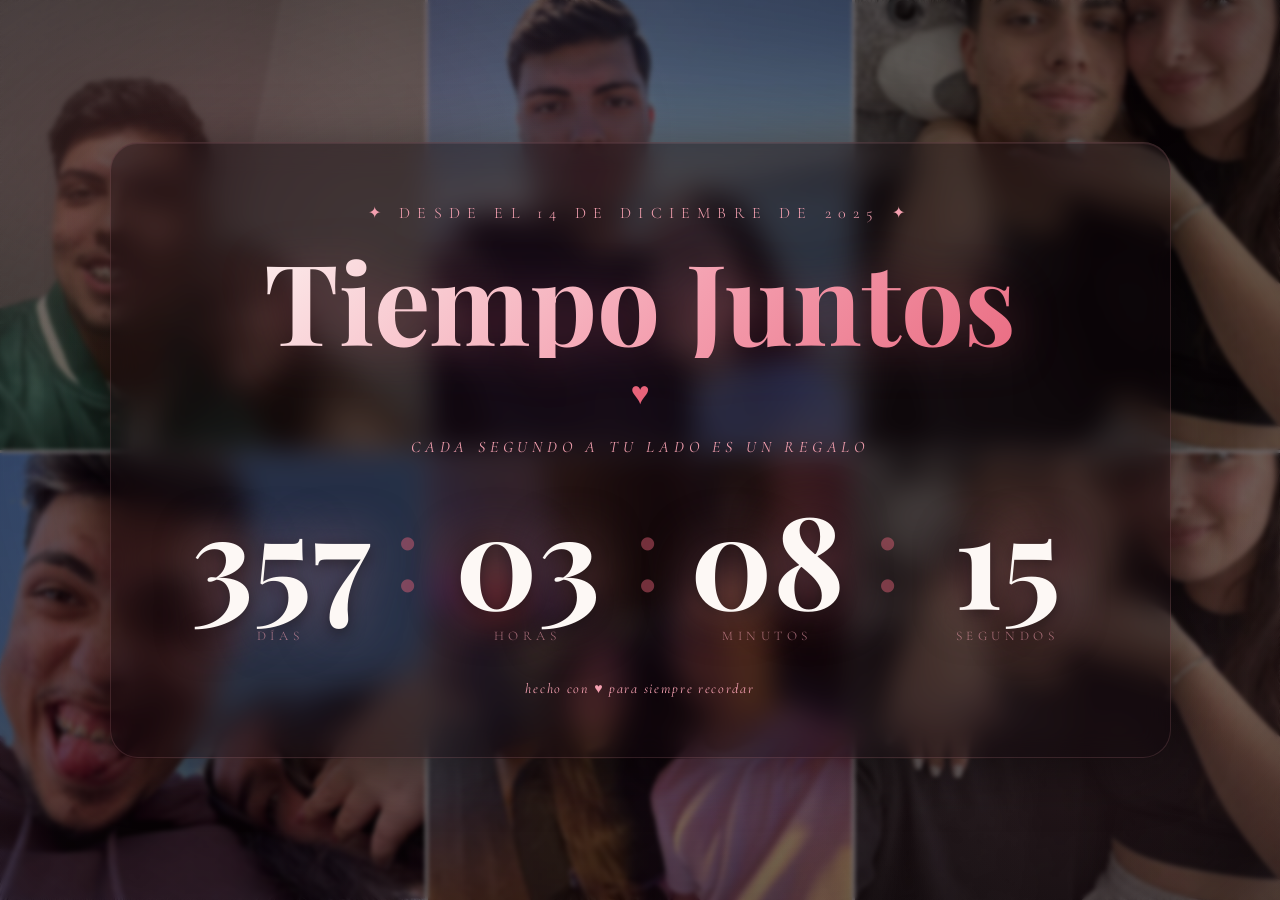
==== index.html @ 51b8d8fe "Add files via upload" ====
<!DOCTYPE html>
<html lang="es">
<head>
  <meta charset="UTF-8" />
  <meta name="viewport" content="width=device-width, initial-scale=1.0"/>
  <title>Nuestro Tiempo Juntos 💕</title>
  <link href="https://fonts.googleapis.com/css2?family=Playfair+Display:ital,wght@0,400;0,700;1,400&family=Cormorant+Garamond:wght@300;400;600&display=swap" rel="stylesheet"/>
  <link rel="stylesheet" href="style.css" />
</head>
<body>

  <!-- Background photo mosaic -->
  <div class="bg-mosaic">
    <div class="bg-photo"><img src="" alt="" /></div>
    <div class="bg-photo"><img src="" alt="" /></div>
    <div class="bg-photo"><img src="" alt="" /></div>
    <div class="bg-photo"><img src="" alt="" /></div>
    <div class="bg-photo"><img src="" alt="" /></div>
    <div class="bg-photo"><img src="" alt="" /></div>
  </div>

  <!-- Soft overlay -->
  <div class="bg-overlay"></div>

  <!-- Floating hearts -->
  <div class="hearts-bg" id="hearts"></div>

  <!-- Main content inside glass card -->
  <div class="content">
    <div class="glass-card">
      <div class="subtitle">✦ desde el 14 de diciembre de 2025 ✦</div>
      <h1>Tiempo Juntos</h1>
      <div class="heart-divider">♥</div>
      <div class="since-date">cada segundo a tu lado es un regalo</div>

      <div class="timer-grid">
        <div class="timer-block">
          <div class="timer-number" id="days">000</div>
          <div class="timer-label">días</div>
        </div>
        <div class="timer-sep">:</div>
        <div class="timer-block">
          <div class="timer-number" id="hours">00</div>
          <div class="timer-label">horas</div>
        </div>
        <div class="timer-sep">:</div>
        <div class="timer-block">
          <div class="timer-number" id="minutes">00</div>
          <div class="timer-label">minutos</div>
        </div>
        <div class="timer-sep">:</div>
        <div class="timer-block">
          <div class="timer-number" id="seconds">00</div>
          <div class="timer-label">segundos</div>
        </div>
      </div>

      <footer>hecho con ♥ para siempre recordar</footer>
    </div>
  </div>
  <script src="script.js"></script>
</body>
</html>
---- style.css ----
:root {
      --pink: #f4a0b0;
      --rose: #e8637a;
      --cream: #fdf8f5;
      --dark: #1a0a0f;
    }

    * { margin: 0; padding: 0; box-sizing: border-box; }

    body {
      color: var(--cream);
      font-family: 'Cormorant Garamond', serif;
      overflow-x: hidden;
      min-height: 100vh;
      position: relative;
    }

    /* ── BACKGROUND PHOTO MOSAIC ── */
    .bg-mosaic {
      position: fixed;
      inset: 0;
      z-index: 0;
      display: grid;
      grid-template-columns: repeat(3, 1fr);
      grid-template-rows: repeat(2, 50vh);
      gap: 3px;
    }

    .bg-photo {
      overflow: hidden;
      position: relative;
    }

    .bg-photo img {
      width: 100%;
      height: 100%;
      object-fit: cover;
      display: block;
      animation: kenBurns 20s ease-in-out infinite alternate;
    }

    .bg-photo:nth-child(1) img { animation-delay: 0s;   transform-origin: 30% 40%; }
    .bg-photo:nth-child(2) img { animation-delay: -4s;  transform-origin: 70% 30%; }
    .bg-photo:nth-child(3) img { animation-delay: -8s;  transform-origin: 50% 60%; }
    .bg-photo:nth-child(4) img { animation-delay: -2s;  transform-origin: 20% 70%; }
    .bg-photo:nth-child(5) img { animation-delay: -6s;  transform-origin: 80% 50%; }
    .bg-photo:nth-child(6) img { animation-delay: -10s; transform-origin: 50% 30%; }

    @keyframes kenBurns {
      0%   { transform: scale(1);    rotate: 0deg; }
      100% { transform: scale(1.10); }
    }

    /* ── OVERLAY: lighter so photos show through ── */
    .bg-overlay {
      position: fixed;
      inset: 0;
      z-index: 1;
      /* softer blur, lighter dark tint */
      background: rgba(12, 4, 8, 0.52);
      backdrop-filter: blur(2px);
      -webkit-backdrop-filter: blur(2px);
    }

    /* colour wash + vignette edges only */
    .bg-overlay::after {
      content: '';
      position: absolute;
      inset: 0;
      background:
        radial-gradient(ellipse 100% 100% at 50% 50%, transparent 30%, rgba(10,3,6,0.65) 100%),
        radial-gradient(ellipse 70% 55% at 15% 15%, rgba(232,99,122,0.15) 0%, transparent 55%),
        radial-gradient(ellipse 55% 70% at 85% 85%, rgba(244,160,176,0.12) 0%, transparent 55%);
    }

    /* ── FLOATING HEARTS ── */
    .hearts-bg {
      position: fixed;
      inset: 0;
      pointer-events: none;
      z-index: 2;
      overflow: hidden;
    }
    .heart-float {
      position: absolute;
      bottom: -50px;
      animation: floatUp linear infinite;
      opacity: 0;
    }
    @keyframes floatUp {
      0%   { transform: translateY(0)      rotate(0deg);   opacity: 0; }
      10%  { opacity: 0.4; }
      90%  { opacity: 0.18; }
      100% { transform: translateY(-110vh) rotate(360deg); opacity: 0; }
    }

    /* ── CONTENT ── */
    .content {
      position: relative;
      z-index: 10;
      display: flex;
      flex-direction: column;
      align-items: center;
      justify-content: center;
      min-height: 100vh;
      padding: 60px 20px;
      text-align: center;
    }

    /* Glass pill behind text so it's readable over the photos */
    .glass-card {
      background: rgba(15, 5, 9, 0.45);
      backdrop-filter: blur(14px);
      -webkit-backdrop-filter: blur(14px);
      border: 1px solid rgba(244,160,176,0.15);
      border-radius: 28px;
      padding: clamp(30px, 6vw, 60px) clamp(30px, 8vw, 80px);
      box-shadow: 0 8px 60px rgba(0,0,0,0.45), inset 0 1px 0 rgba(244,160,176,0.1);
      animation: fadeUp 1s ease both;
    }

    .subtitle {
      font-size: clamp(0.75rem, 1.8vw, 1rem);
      letter-spacing: 0.45em;
      text-transform: uppercase;
      color: var(--pink);
      opacity: 0.85;
      margin-bottom: 18px;
      font-weight: 300;
      animation: fadeUp 1s ease 0.1s both;
    }

    h1 {
      font-family: 'Playfair Display', serif;
      font-size: clamp(3rem, 9vw, 7rem);
      font-weight: 700;
      line-height: 1.05;
      background: linear-gradient(135deg, var(--cream) 0%, var(--pink) 55%, var(--rose) 100%);
      -webkit-background-clip: text;
      -webkit-text-fill-color: transparent;
      background-clip: text;
      margin-bottom: 10px;
      animation: fadeUp 1s ease 0.2s both;
      filter: drop-shadow(0 4px 24px rgba(232,99,122,0.3));
    }

    .heart-divider {
      color: var(--rose);
      font-size: 2rem;
      margin: 16px 0 24px;
      animation: pulse 2s ease-in-out infinite, fadeUp 1s ease 0.4s both;
    }
    @keyframes pulse {
      0%, 100% { transform: scale(1);   opacity: 0.8; }
      50%       { transform: scale(1.3); opacity: 1;   }
    }

    .since-date {
      font-size: clamp(0.8rem, 1.8vw, 1rem);
      letter-spacing: 0.3em;
      text-transform: uppercase;
      color: var(--pink);
      opacity: 0.6;
      margin-bottom: 36px;
      font-style: italic;
      animation: fadeUp 1s ease 0.5s both;
    }

    /* ── TIMER ── */
    .timer-grid {
      display: flex;
      justify-content: center;
      align-items: flex-start;
      gap: clamp(6px, 2.5vw, 24px);
      flex-wrap: wrap;
      animation: fadeUp 1s ease 0.7s both;
    }

    .timer-block {
      display: flex;
      flex-direction: column;
      align-items: center;
    }

    .timer-number {
      font-family: 'Playfair Display', serif;
      font-size: clamp(3.5rem, 10vw, 8rem);
      font-weight: 700;
      line-height: 1;
      color: var(--cream);
      text-shadow: 0 0 50px rgba(244,160,176,0.5), 0 4px 16px rgba(0,0,0,0.6);
      min-width: clamp(80px, 18vw, 165px);
      text-align: center;
      transition: color 0.2s;
    }

    .timer-number.tick { color: var(--pink); }

    .timer-label {
      font-size: clamp(0.62rem, 1.3vw, 0.82rem);
      letter-spacing: 0.35em;
      text-transform: uppercase;
      color: var(--pink);
      opacity: 0.65;
      margin-top: 7px;
      font-weight: 300;
    }

    .timer-sep {
      font-family: 'Playfair Display', serif;
      font-size: clamp(2.8rem, 8vw, 6.5rem);
      color: var(--rose);
      opacity: 0.45;
      line-height: 1;
      align-self: flex-start;
      margin-top: 5px;
    }

    footer {
      margin-top: 36px;
      font-style: italic;
      color: var(--pink);
      opacity: 0.45;
      font-size: 0.88rem;
      letter-spacing: 0.12em;
      animation: fadeUp 1s ease 1s both;
    }

    @keyframes fadeUp {
      from { opacity: 0; transform: translateY(28px); }
      to   { opacity: 1; transform: translateY(0);    }
    }

    @media (max-width: 600px) {
      .timer-sep { display: none; }
      .timer-grid { gap: 6px 16px; }
      .glass-card { padding: 28px 20px; }
    }
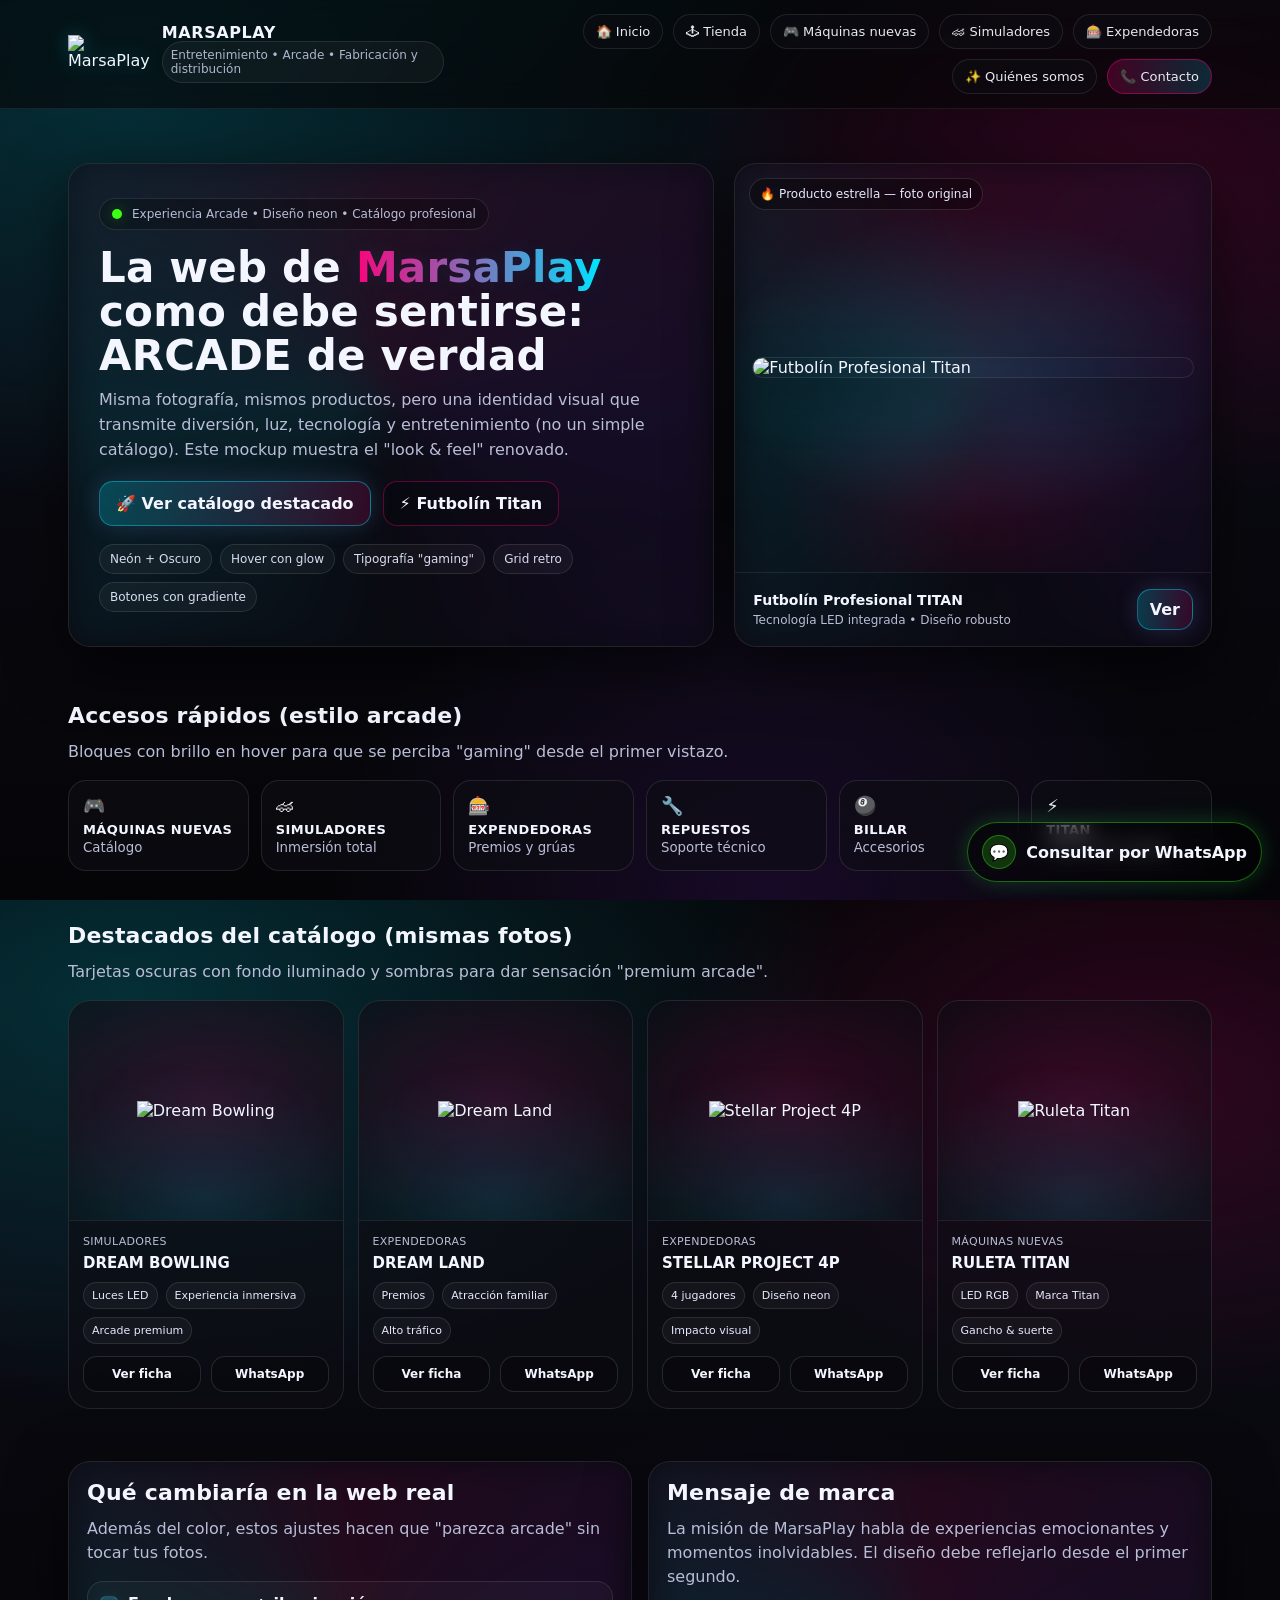
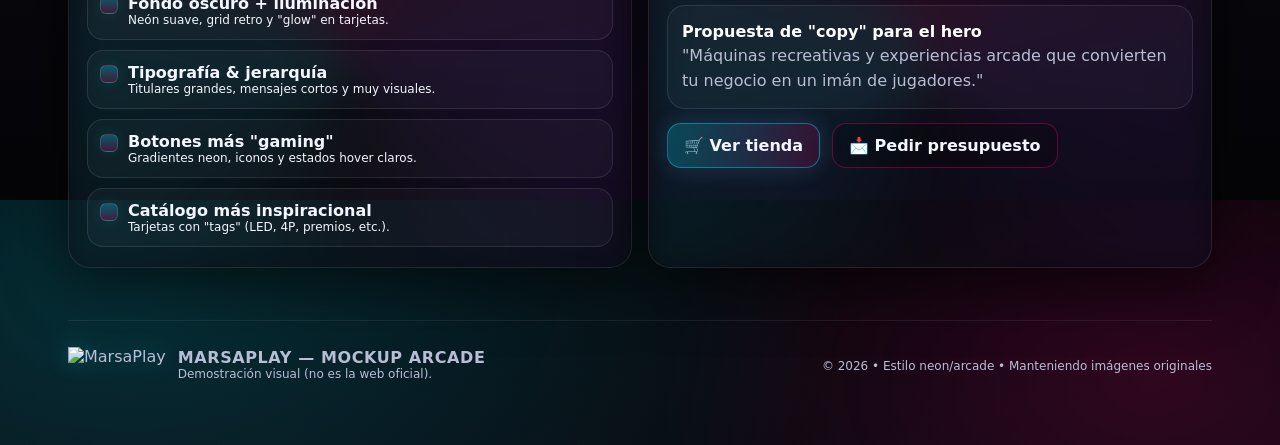
==== commit 6762ee5a: "Add files via upload" ====
--- a/index.html
+++ b/index.html
@@ -1,63 +1,227 @@
-<!DOCTYPE html>
+<!doctype html>
 <html lang="es">
 <head>
-  <meta charset="UTF-8" />
-  <meta name="viewport" content="width=device-width, initial-scale=1.0"/>
-  <title>Nuestro Tiempo Juntos 💕</title>
-  <link href="https://fonts.googleapis.com/css2?family=Playfair+Display:ital,wght@0,400;0,700;1,400&family=Cormorant+Garamond:wght@300;400;600&display=swap" rel="stylesheet"/>
+  <meta charset="utf-8" />
+  <meta name="viewport" content="width=device-width, initial-scale=1" />
+  <title>MarsaPlay — Rediseño Arcade (Mockup)</title>
   <link rel="stylesheet" href="style.css" />
 </head>
+
 <body>
-
-  <!-- Background photo mosaic -->
-  <div class="bg-mosaic">
-    <div class="bg-photo"><img src="" alt="" /></div>
-    <div class="bg-photo"><img src="" alt="" /></div>
-    <div class="bg-photo"><img src="" alt="" /></div>
-    <div class="bg-photo"><img src="" alt="" /></div>
-    <div class="bg-photo"><img src="" alt="" /></div>
-    <div class="bg-photo"><img src="" alt="" /></div>
-  </div>
-
-  <!-- Soft overlay -->
-  <div class="bg-overlay"></div>
-
-  <!-- Floating hearts -->
-  <div class="hearts-bg" id="hearts"></div>
-
-  <!-- Main content inside glass card -->
-  <div class="content">
-    <div class="glass-card">
-      <div class="subtitle">✦ desde el 14 de diciembre de 2025 ✦</div>
-      <h1>Tiempo Juntos</h1>
-      <div class="heart-divider">♥</div>
-      <div class="since-date">cada segundo a tu lado es un regalo</div>
-
-      <div class="timer-grid">
-        <div class="timer-block">
-          <div class="timer-number" id="days">000</div>
-          <div class="timer-label">días</div>
-        </div>
-        <div class="timer-sep">:</div>
-        <div class="timer-block">
-          <div class="timer-number" id="hours">00</div>
-          <div class="timer-label">horas</div>
-        </div>
-        <div class="timer-sep">:</div>
-        <div class="timer-block">
-          <div class="timer-number" id="minutes">00</div>
-          <div class="timer-label">minutos</div>
-        </div>
-        <div class="timer-sep">:</div>
-        <div class="timer-block">
-          <div class="timer-number" id="seconds">00</div>
-          <div class="timer-label">segundos</div>
-        </div>
-      </div>
-
-      <footer>hecho con ♥ para siempre recordar</footer>
+  <div class="grid"></div>
+  <div class="scanline"></div>
+
+  <header class="topbar">
+    <div class="wrap">
+      <div class="row">
+        <div class="brand">
+          <img alt="MarsaPlay" src="https://www.marsaplay.com/wp-content/uploads/2026/02/cropped-cropped-cropped-TITANIMPORT-removebg-preview.png">
+          <div>
+            <div class="name">MarsaPlay</div>
+            <div class="tag">Entretenimiento • Arcade • Fabricación y distribución</div>
+          </div>
+        </div>
+
+        <nav class="nav">
+          <a class="pill" href="https://www.marsaplay.com/">🏠 Inicio</a>
+          <a class="pill" href="https://www.marsaplay.com/tienda/">🕹 Tienda</a>
+          <a class="pill" href="https://www.marsaplay.com/categoria-producto/maquinas-nuevas/">🎮 Máquinas nuevas</a>
+          <a class="pill" href="https://www.marsaplay.com/categoria-producto/maquinas-nuevas/simuladores-maquina-nuevas/">🏎 Simuladores</a>
+          <a class="pill" href="https://www.marsaplay.com/categoria-producto/maquinas-nuevas/expendedoras-maquinas-nuevas/">🎰 Expendedoras</a>
+          <a class="pill" href="https://www.marsaplay.com/quienes-somos/">✨ Quiénes somos</a>
+          <a class="pill cta" href="https://www.marsaplay.com/contacto/">📞 Contacto</a>
+        </nav>
+      </div>
     </div>
-  </div>
+  </header>
+
+  <main class="wrap">
+    <section class="hero">
+      <div class="heroGrid">
+        <div class="card heroLeft">
+          <div class="kicker"><span class="dot"></span> Experiencia Arcade • Diseño neon • Catálogo profesional</div>
+          <h1>La web de <span class="neon">MarsaPlay</span> como debe sentirse: <br/>ARCADE de verdad</h1>
+          <p class="lead">
+            Misma fotografía, mismos productos, pero una identidad visual que transmite diversión, luz, tecnología y
+            entretenimiento (no un simple catálogo). Este mockup muestra el "look &amp; feel" renovado.
+          </p>
+
+          <div class="btnRow">
+            <a class="btn primary" href="#catalogo">🚀 Ver catálogo destacado</a>
+            <a class="btn secondary" href="https://www.marsaplay.com/tienda/futbolin-profesional-titan/">⚡ Futbolín Titan</a>
+          </div>
+
+          <div class="chips">
+            <span class="chip">Neón + Oscuro</span>
+            <span class="chip">Hover con glow</span>
+            <span class="chip">Tipografía "gaming"</span>
+            <span class="chip">Grid retro</span>
+            <span class="chip">Botones con gradiente</span>
+          </div>
+        </div>
+
+        <div class="heroRight">
+          <div class="card heroMedia">
+            <div class="mediaTop">
+              <div class="mediaBadge">🔥 Producto estrella — foto original</div>
+              <img alt="Futbolín Profesional Titan" src="https://www.marsaplay.com/wp-content/uploads/2025/09/WhatsApp-Image-2025-09-02-at-11.47.09-500x500.jpeg">
+            </div>
+            <div class="mediaFooter">
+              <div>
+                <strong>Futbolín Profesional TITAN</strong><br>
+                <span>Tecnología LED integrada • Diseño robusto</span>
+              </div>
+              <a class="btn primary" style="padding:10px 12px;border-radius:14px" href="https://www.marsaplay.com/tienda/futbolin-profesional-titan/">Ver</a>
+            </div>
+          </div>
+        </div>
+      </div>
+    </section>
+
+    <section class="section">
+      <h2>Accesos rápidos (estilo arcade)</h2>
+      <p class="sub">Bloques con brillo en hover para que se perciba "gaming" desde el primer vistazo.</p>
+
+      <div class="catGrid">
+        <a class="cat" href="https://www.marsaplay.com/categoria-producto/maquinas-nuevas/">
+          <div class="icon">🎮</div><b>MÁQUINAS NUEVAS</b><small>Catálogo</small>
+        </a>
+        <a class="cat" href="https://www.marsaplay.com/categoria-producto/maquinas-nuevas/simuladores-maquina-nuevas/">
+          <div class="icon">🏎</div><b>SIMULADORES</b><small>Inmersión total</small>
+        </a>
+        <a class="cat" href="https://www.marsaplay.com/categoria-producto/maquinas-nuevas/expendedoras-maquinas-nuevas/">
+          <div class="icon">🎰</div><b>EXPENDEDORAS</b><small>Premios y grúas</small>
+        </a>
+        <a class="cat" href="https://www.marsaplay.com/categoria-producto/repuestos/">
+          <div class="icon">🔧</div><b>REPUESTOS</b><small>Soporte técnico</small>
+        </a>
+        <a class="cat" href="https://www.marsaplay.com/categoria-producto/repuestos/billar-repuestos/">
+          <div class="icon">🎱</div><b>BILLAR</b><small>Accesorios</small>
+        </a>
+        <a class="cat" href="https://www.marsaplay.com/titan/">
+          <div class="icon">⚡</div><b>TITAN</b><small>Fabricación propia</small>
+        </a>
+      </div>
+    </section>
+
+    <section id="catalogo" class="section">
+      <h2>Destacados del catálogo (mismas fotos)</h2>
+      <p class="sub">Tarjetas oscuras con fondo iluminado y sombras para dar sensación "premium arcade".</p>
+
+      <div class="prodGrid">
+        <article class="prod">
+          <div class="img"><img alt="Dream Bowling" src="https://www.marsaplay.com/wp-content/uploads/2025/09/DREAM_BOWLING-removebg-preview.png"></div>
+          <div class="body">
+            <div class="type">SIMULADORES</div>
+            <h3>DREAM BOWLING</h3>
+            <div class="meta">
+              <span class="tag">Luces LED</span><span class="tag">Experiencia inmersiva</span><span class="tag">Arcade premium</span>
+            </div>
+            <div class="actions">
+              <a href="https://www.marsaplay.com/tienda/dream-bowling/">Ver ficha</a>
+              <a href="https://wa.me/" title="Consultar por WhatsApp">WhatsApp</a>
+            </div>
+          </div>
+        </article>
+
+        <article class="prod">
+          <div class="img"><img alt="Dream Land" src="https://www.marsaplay.com/wp-content/uploads/2025/10/DREAMLAND-433x500.png"></div>
+          <div class="body">
+            <div class="type">EXPENDEDORAS</div>
+            <h3>DREAM LAND</h3>
+            <div class="meta">
+              <span class="tag">Premios</span><span class="tag">Atracción familiar</span><span class="tag">Alto tráfico</span>
+            </div>
+            <div class="actions">
+              <a href="https://www.marsaplay.com/tienda/dream-land/">Ver ficha</a>
+              <a href="https://wa.me/" title="Consultar por WhatsApp">WhatsApp</a>
+            </div>
+          </div>
+        </article>
+
+        <article class="prod">
+          <div class="img"><img alt="Stellar Project 4P" src="https://www.marsaplay.com/wp-content/uploads/2025/10/STELLAR-PROJECT-488x500.png"></div>
+          <div class="body">
+            <div class="type">EXPENDEDORAS</div>
+            <h3>STELLAR PROJECT 4P</h3>
+            <div class="meta">
+              <span class="tag">4 jugadores</span><span class="tag">Diseño neon</span><span class="tag">Impacto visual</span>
+            </div>
+            <div class="actions">
+              <a href="https://www.marsaplay.com/tienda/stellar-project-4p/">Ver ficha</a>
+              <a href="https://wa.me/" title="Consultar por WhatsApp">WhatsApp</a>
+            </div>
+          </div>
+        </article>
+
+        <article class="prod">
+          <div class="img"><img alt="Ruleta Titan" src="https://www.marsaplay.com/wp-content/uploads/2026/01/RULETA-TITAN-326x500.png"></div>
+          <div class="body">
+            <div class="type">MÁQUINAS NUEVAS</div>
+            <h3>RULETA TITAN</h3>
+            <div class="meta">
+              <span class="tag">LED RGB</span><span class="tag">Marca Titan</span><span class="tag">Gancho &amp; suerte</span>
+            </div>
+            <div class="actions">
+              <a href="https://www.marsaplay.com/tienda/ruleta-titan/">Ver ficha</a>
+              <a href="https://wa.me/" title="Consultar por WhatsApp">WhatsApp</a>
+            </div>
+          </div>
+        </article>
+      </div>
+    </section>
+
+    <section class="section">
+      <div class="split">
+        <div class="card" style="padding:18px 18px 20px;">
+          <h2>Qué cambiaría en la web real</h2>
+          <p class="sub">Además del color, estos ajustes hacen que "parezca arcade" sin tocar tus fotos.</p>
+          <ul class="list">
+            <li><span class="check"></span><div><b>Fondo oscuro + iluminación</b><div class="tiny">Neón suave, grid retro y "glow" en tarjetas.</div></div></li>
+            <li><span class="check"></span><div><b>Tipografía &amp; jerarquía</b><div class="tiny">Titulares grandes, mensajes cortos y muy visuales.</div></div></li>
+            <li><span class="check"></span><div><b>Botones más "gaming"</b><div class="tiny">Gradientes neon, iconos y estados hover claros.</div></div></li>
+            <li><span class="check"></span><div><b>Catálogo más inspiracional</b><div class="tiny">Tarjetas con "tags" (LED, 4P, premios, etc.).</div></div></li>
+          </ul>
+        </div>
+
+        <div class="card" style="padding:18px 18px 20px;">
+          <h2>Mensaje de marca</h2>
+          <p class="sub">
+            La misión de MarsaPlay habla de experiencias emocionantes y momentos inolvidables.
+            El diseño debe reflejarlo desde el primer segundo.
+          </p>
+          <div style="border-radius:18px;border:1px solid rgba(255,255,255,.10);background:rgba(255,255,255,.03);padding:14px;line-height:1.55">
+            <b style="color:#ffffff">Propuesta de "copy" para el hero</b><br>
+            <span style="color:var(--muted)">
+              "Máquinas recreativas y experiencias arcade que convierten tu negocio en un imán de jugadores."
+            </span>
+          </div>
+          <div class="btnRow" style="margin-top:14px">
+            <a class="btn primary" href="https://www.marsaplay.com/tienda/">🛒 Ver tienda</a>
+            <a class="btn secondary" href="https://www.marsaplay.com/contacto/">📩 Pedir presupuesto</a>
+          </div>
+        </div>
+      </div>
+    </section>
+
+    <footer>
+      <div class="footRow">
+        <div class="brand" style="min-width:auto">
+          <img alt="MarsaPlay" src="https://www.marsaplay.com/wp-content/uploads/2026/02/cropped-cropped-cropped-TITANIMPORT-removebg-preview.png">
+          <div>
+            <div class="name">MarsaPlay — Mockup Arcade</div>
+            <div class="tiny">Demostración visual (no es la web oficial).</div>
+          </div>
+        </div>
+        <div class="tiny">© 2026 • Estilo neon/arcade • Manteniendo imágenes originales</div>
+      </div>
+    </footer>
+  </main>
+
+  <a class="wa" href="https://wa.me/" aria-label="WhatsApp">
+    <span class="bubble">💬</span> Consultar por WhatsApp
+  </a>
+
   <script src="script.js"></script>
 </body>
-</html>+</html>
--- a/style.css
+++ b/style.css
@@ -1,238 +1,392 @@
-:root {
-      --pink: #f4a0b0;
-      --rose: #e8637a;
-      --cream: #fdf8f5;
-      --dark: #1a0a0f;
-    }
-
-    * { margin: 0; padding: 0; box-sizing: border-box; }
-
-    body {
-      color: var(--cream);
-      font-family: 'Cormorant Garamond', serif;
-      overflow-x: hidden;
-      min-height: 100vh;
-      position: relative;
-    }
-
-    /* ── BACKGROUND PHOTO MOSAIC ── */
-    .bg-mosaic {
-      position: fixed;
-      inset: 0;
-      z-index: 0;
-      display: grid;
-      grid-template-columns: repeat(3, 1fr);
-      grid-template-rows: repeat(2, 50vh);
-      gap: 3px;
-    }
-
-    .bg-photo {
-      overflow: hidden;
-      position: relative;
-    }
-
-    .bg-photo img {
-      width: 100%;
-      height: 100%;
-      object-fit: cover;
-      display: block;
-      animation: kenBurns 20s ease-in-out infinite alternate;
-    }
-
-    .bg-photo:nth-child(1) img { animation-delay: 0s;   transform-origin: 30% 40%; }
-    .bg-photo:nth-child(2) img { animation-delay: -4s;  transform-origin: 70% 30%; }
-    .bg-photo:nth-child(3) img { animation-delay: -8s;  transform-origin: 50% 60%; }
-    .bg-photo:nth-child(4) img { animation-delay: -2s;  transform-origin: 20% 70%; }
-    .bg-photo:nth-child(5) img { animation-delay: -6s;  transform-origin: 80% 50%; }
-    .bg-photo:nth-child(6) img { animation-delay: -10s; transform-origin: 50% 30%; }
-
-    @keyframes kenBurns {
-      0%   { transform: scale(1);    rotate: 0deg; }
-      100% { transform: scale(1.10); }
-    }
-
-    /* ── OVERLAY: lighter so photos show through ── */
-    .bg-overlay {
-      position: fixed;
-      inset: 0;
-      z-index: 1;
-      /* softer blur, lighter dark tint */
-      background: rgba(12, 4, 8, 0.52);
-      backdrop-filter: blur(2px);
-      -webkit-backdrop-filter: blur(2px);
-    }
-
-    /* colour wash + vignette edges only */
-    .bg-overlay::after {
-      content: '';
-      position: absolute;
-      inset: 0;
-      background:
-        radial-gradient(ellipse 100% 100% at 50% 50%, transparent 30%, rgba(10,3,6,0.65) 100%),
-        radial-gradient(ellipse 70% 55% at 15% 15%, rgba(232,99,122,0.15) 0%, transparent 55%),
-        radial-gradient(ellipse 55% 70% at 85% 85%, rgba(244,160,176,0.12) 0%, transparent 55%);
-    }
-
-    /* ── FLOATING HEARTS ── */
-    .hearts-bg {
-      position: fixed;
-      inset: 0;
-      pointer-events: none;
-      z-index: 2;
-      overflow: hidden;
-    }
-    .heart-float {
-      position: absolute;
-      bottom: -50px;
-      animation: floatUp linear infinite;
-      opacity: 0;
-    }
-    @keyframes floatUp {
-      0%   { transform: translateY(0)      rotate(0deg);   opacity: 0; }
-      10%  { opacity: 0.4; }
-      90%  { opacity: 0.18; }
-      100% { transform: translateY(-110vh) rotate(360deg); opacity: 0; }
-    }
-
-    /* ── CONTENT ── */
-    .content {
-      position: relative;
-      z-index: 10;
-      display: flex;
-      flex-direction: column;
-      align-items: center;
-      justify-content: center;
-      min-height: 100vh;
-      padding: 60px 20px;
-      text-align: center;
-    }
-
-    /* Glass pill behind text so it's readable over the photos */
-    .glass-card {
-      background: rgba(15, 5, 9, 0.45);
-      backdrop-filter: blur(14px);
-      -webkit-backdrop-filter: blur(14px);
-      border: 1px solid rgba(244,160,176,0.15);
-      border-radius: 28px;
-      padding: clamp(30px, 6vw, 60px) clamp(30px, 8vw, 80px);
-      box-shadow: 0 8px 60px rgba(0,0,0,0.45), inset 0 1px 0 rgba(244,160,176,0.1);
-      animation: fadeUp 1s ease both;
-    }
-
-    .subtitle {
-      font-size: clamp(0.75rem, 1.8vw, 1rem);
-      letter-spacing: 0.45em;
-      text-transform: uppercase;
-      color: var(--pink);
-      opacity: 0.85;
-      margin-bottom: 18px;
-      font-weight: 300;
-      animation: fadeUp 1s ease 0.1s both;
-    }
-
-    h1 {
-      font-family: 'Playfair Display', serif;
-      font-size: clamp(3rem, 9vw, 7rem);
-      font-weight: 700;
-      line-height: 1.05;
-      background: linear-gradient(135deg, var(--cream) 0%, var(--pink) 55%, var(--rose) 100%);
-      -webkit-background-clip: text;
-      -webkit-text-fill-color: transparent;
-      background-clip: text;
-      margin-bottom: 10px;
-      animation: fadeUp 1s ease 0.2s both;
-      filter: drop-shadow(0 4px 24px rgba(232,99,122,0.3));
-    }
-
-    .heart-divider {
-      color: var(--rose);
-      font-size: 2rem;
-      margin: 16px 0 24px;
-      animation: pulse 2s ease-in-out infinite, fadeUp 1s ease 0.4s both;
-    }
-    @keyframes pulse {
-      0%, 100% { transform: scale(1);   opacity: 0.8; }
-      50%       { transform: scale(1.3); opacity: 1;   }
-    }
-
-    .since-date {
-      font-size: clamp(0.8rem, 1.8vw, 1rem);
-      letter-spacing: 0.3em;
-      text-transform: uppercase;
-      color: var(--pink);
-      opacity: 0.6;
-      margin-bottom: 36px;
-      font-style: italic;
-      animation: fadeUp 1s ease 0.5s both;
-    }
-
-    /* ── TIMER ── */
-    .timer-grid {
-      display: flex;
-      justify-content: center;
-      align-items: flex-start;
-      gap: clamp(6px, 2.5vw, 24px);
-      flex-wrap: wrap;
-      animation: fadeUp 1s ease 0.7s both;
-    }
-
-    .timer-block {
-      display: flex;
-      flex-direction: column;
-      align-items: center;
-    }
-
-    .timer-number {
-      font-family: 'Playfair Display', serif;
-      font-size: clamp(3.5rem, 10vw, 8rem);
-      font-weight: 700;
-      line-height: 1;
-      color: var(--cream);
-      text-shadow: 0 0 50px rgba(244,160,176,0.5), 0 4px 16px rgba(0,0,0,0.6);
-      min-width: clamp(80px, 18vw, 165px);
-      text-align: center;
-      transition: color 0.2s;
-    }
-
-    .timer-number.tick { color: var(--pink); }
-
-    .timer-label {
-      font-size: clamp(0.62rem, 1.3vw, 0.82rem);
-      letter-spacing: 0.35em;
-      text-transform: uppercase;
-      color: var(--pink);
-      opacity: 0.65;
-      margin-top: 7px;
-      font-weight: 300;
-    }
-
-    .timer-sep {
-      font-family: 'Playfair Display', serif;
-      font-size: clamp(2.8rem, 8vw, 6.5rem);
-      color: var(--rose);
-      opacity: 0.45;
-      line-height: 1;
-      align-self: flex-start;
-      margin-top: 5px;
-    }
-
-    footer {
-      margin-top: 36px;
-      font-style: italic;
-      color: var(--pink);
-      opacity: 0.45;
-      font-size: 0.88rem;
-      letter-spacing: 0.12em;
-      animation: fadeUp 1s ease 1s both;
-    }
-
-    @keyframes fadeUp {
-      from { opacity: 0; transform: translateY(28px); }
-      to   { opacity: 1; transform: translateY(0);    }
-    }
-
-    @media (max-width: 600px) {
-      .timer-sep { display: none; }
-      .timer-grid { gap: 6px 16px; }
-      .glass-card { padding: 28px 20px; }
-    }+:root{
+  --bg:#07070a;
+  --panel:#0d0d14;
+  --text:#f4f6ff;
+  --muted:#b9bdd6;
+  --cyan:#00e5ff;
+  --mag:#ff007a;
+  --vio:#8a2be2;
+  --lime:#39ff14;
+  --shadow: 0 18px 60px rgba(0,0,0,.55);
+}
+*{box-sizing:border-box}
+html,body{height:100%}
+body{
+  margin:0;
+  font-family: ui-sans-serif, system-ui, -apple-system, Segoe UI, Roboto, Helvetica, Arial, "Apple Color Emoji","Segoe UI Emoji";
+  color:var(--text);
+  background:
+    radial-gradient(1200px 700px at 10% 10%, rgba(0,229,255,.18), transparent 60%),
+    radial-gradient(900px 600px at 90% 20%, rgba(255,0,122,.16), transparent 55%),
+    radial-gradient(800px 700px at 60% 100%, rgba(138,43,226,.14), transparent 55%),
+    linear-gradient(180deg, #050508 0%, #0a0a12 40%, #050508 100%);
+  overflow-x:hidden;
+}
+
+/* subtle arcade grid */
+.grid{
+  position:fixed; inset:0;
+  background-image:
+    linear-gradient(rgba(255,255,255,.06) 1px, transparent 1px),
+    linear-gradient(90deg, rgba(255,255,255,.06) 1px, transparent 1px);
+  background-size: 72px 72px;
+  opacity:.06;
+  pointer-events:none;
+  mask-image: radial-gradient(900px 500px at 50% 0%, black 30%, transparent 70%);
+  z-index:-2;
+}
+.scanline{
+  position:fixed; inset:-30% 0 auto 0; height:40%;
+  background: linear-gradient(180deg, transparent, rgba(0,229,255,.12), transparent);
+  filter: blur(0.2px);
+  animation: scan 6.5s linear infinite;
+  pointer-events:none;
+  z-index:-1;
+  opacity:.55;
+}
+@keyframes scan { from{transform:translateY(-20%)} to{transform:translateY(240%)} }
+
+a{color:inherit; text-decoration:none}
+.wrap{max-width:1180px; margin:0 auto; padding:0 18px}
+.topbar{
+  position:sticky; top:0; z-index:50;
+  backdrop-filter: blur(14px);
+  background: rgba(5,5,8,.6);
+  border-bottom: 1px solid rgba(255,255,255,.08);
+}
+.topbar .row{
+  display:flex; align-items:center; justify-content:space-between;
+  gap:14px; padding:14px 0;
+}
+.brand{
+  display:flex; align-items:center; gap:12px; min-width:240px;
+}
+.brand img{height:38px; width:auto; filter: drop-shadow(0 0 10px rgba(0,229,255,.25));}
+.brand .name{
+  line-height:1.05;
+  font-weight:800; letter-spacing:.6px;
+  text-transform:uppercase;
+}
+.brand .tag{font-size:12px; color:var(--muted); opacity:.95}
+
+.nav{
+  display:flex; align-items:center; gap:10px; flex-wrap:wrap; justify-content:flex-end;
+}
+.pill{
+  padding:9px 12px;
+  border-radius:999px;
+  border:1px solid rgba(255,255,255,.10);
+  background: rgba(13,13,20,.55);
+  box-shadow: 0 0 0 rgba(0,0,0,0);
+  transition: transform .15s ease, box-shadow .15s ease, border-color .15s ease;
+  font-size:13px;
+  color:var(--text);
+  opacity:.95;
+}
+.pill:hover{
+  transform: translateY(-1px);
+  border-color: rgba(0,229,255,.35);
+  box-shadow: 0 0 18px rgba(0,229,255,.16), 0 0 24px rgba(255,0,122,.10);
+}
+.pill.cta{
+  border-color: rgba(255,0,122,.45);
+  background: linear-gradient(90deg, rgba(255,0,122,.22), rgba(0,229,255,.18));
+}
+
+/* Hero */
+.hero{padding:54px 0 30px}
+.heroGrid{
+  display:grid;
+  grid-template-columns: 1.15fr .85fr;
+  gap:20px;
+  align-items:stretch;
+}
+@media (max-width: 900px){
+  .heroGrid{grid-template-columns:1fr}
+}
+
+.card{
+  background: rgba(13,13,20,.66);
+  border:1px solid rgba(255,255,255,.10);
+  border-radius:22px;
+  box-shadow: var(--shadow);
+  overflow:hidden;
+  position:relative;
+}
+.card::before{
+  content:"";
+  position:absolute; inset:-2px;
+  background: conic-gradient(from 180deg,
+    rgba(0,229,255,.0),
+    rgba(0,229,255,.45),
+    rgba(255,0,122,.45),
+    rgba(138,43,226,.42),
+    rgba(0,229,255,.0));
+  opacity:.22;
+  filter: blur(18px);
+  z-index:0;
+}
+.card > *{position:relative; z-index:1}
+
+.heroLeft{padding:34px 30px}
+.kicker{
+  display:inline-flex; gap:10px; align-items:center;
+  font-size:12px; color:var(--muted);
+  border:1px solid rgba(255,255,255,.10);
+  background: rgba(0,0,0,.25);
+  border-radius:999px;
+  padding:8px 12px;
+}
+.dot{
+  width:10px; height:10px; border-radius:999px;
+  background: var(--lime);
+  box-shadow: 0 0 16px rgba(57,255,20,.35);
+}
+h1{
+  margin:16px 0 10px;
+  font-size:42px;
+  line-height:1.05;
+  letter-spacing:.2px;
+}
+h1 .neon{
+  background: linear-gradient(90deg, var(--mag), var(--cyan));
+  -webkit-background-clip:text;
+  background-clip:text;
+  color:transparent;
+  text-shadow: 0 0 22px rgba(0,229,255,.08);
+}
+.lead{
+  color: var(--muted);
+  font-size:16px;
+  line-height:1.55;
+  margin: 0 0 18px;
+  max-width:56ch;
+}
+.btnRow{display:flex; gap:12px; flex-wrap:wrap; margin-top:18px}
+.btn{
+  display:inline-flex; align-items:center; gap:10px;
+  padding:12px 16px;
+  border-radius:14px;
+  border:1px solid rgba(255,255,255,.12);
+  background: rgba(0,0,0,.20);
+  transition: transform .15s ease, box-shadow .15s ease, border-color .15s ease;
+  font-weight:700;
+}
+.btn:hover{transform: translateY(-1px)}
+.btn.primary{
+  border-color: rgba(0,229,255,.40);
+  background: linear-gradient(90deg, rgba(0,229,255,.22), rgba(255,0,122,.16));
+  box-shadow: 0 0 26px rgba(0,229,255,.14), 0 0 26px rgba(255,0,122,.10);
+}
+.btn.secondary{border-color: rgba(255,0,122,.35)}
+.chips{display:flex; flex-wrap:wrap; gap:8px; margin-top:18px}
+.chip{
+  font-size:12px; color:#d9dcf2;
+  padding:7px 10px;
+  border-radius:999px;
+  border: 1px solid rgba(255,255,255,.10);
+  background: rgba(255,255,255,.04);
+}
+
+.heroRight{
+  display:flex; flex-direction:column;
+  gap:16px;
+}
+.heroMedia{
+  height: 100%;
+  min-height: 360px;
+  display:grid;
+  grid-template-rows: 1fr auto;
+}
+.mediaTop{
+  position:relative;
+  padding:18px;
+  display:grid;
+  place-items:center;
+  background:
+    radial-gradient(420px 260px at 50% 50%, rgba(0,229,255,.16), transparent 60%),
+    radial-gradient(360px 260px at 50% 80%, rgba(255,0,122,.12), transparent 55%);
+}
+.mediaTop img{
+  width: 100%;
+  max-width: 520px;
+  height:auto;
+  border-radius:16px;
+  box-shadow: 0 0 0 1px rgba(255,255,255,.10), 0 18px 50px rgba(0,0,0,.45);
+}
+.mediaBadge{
+  position:absolute; top:14px; left:14px;
+  padding:8px 10px;
+  border-radius:999px;
+  background: rgba(0,0,0,.35);
+  border:1px solid rgba(255,255,255,.12);
+  font-size:12px;
+  color:#e7e9ff;
+}
+.mediaFooter{
+  padding:16px 18px;
+  border-top:1px solid rgba(255,255,255,.08);
+  display:flex; align-items:center; justify-content:space-between; gap:12px;
+}
+.mediaFooter strong{font-size:14px}
+.mediaFooter span{color:var(--muted); font-size:12px}
+
+/* Sections */
+.section{padding:26px 0}
+.section h2{
+  margin:0 0 12px;
+  font-size:22px;
+  letter-spacing:.2px;
+}
+.section .sub{color:var(--muted); margin:0 0 16px; line-height:1.5}
+
+.catGrid{
+  display:grid;
+  grid-template-columns: repeat(6, 1fr);
+  gap:12px;
+}
+@media (max-width: 1100px){ .catGrid{grid-template-columns: repeat(3, 1fr);} }
+@media (max-width: 640px){ .catGrid{grid-template-columns: repeat(2, 1fr);} }
+
+.cat{
+  padding:14px 14px;
+  border-radius:18px;
+  border: 1px solid rgba(255,255,255,.10);
+  background: rgba(13,13,20,.62);
+  position:relative;
+  overflow:hidden;
+  transition: transform .16s ease, border-color .16s ease, box-shadow .16s ease;
+  min-height:78px;
+}
+.cat::after{
+  content:"";
+  position:absolute; inset:-2px;
+  background: linear-gradient(90deg, rgba(0,229,255,.0), rgba(0,229,255,.28), rgba(255,0,122,.28), rgba(0,229,255,.0));
+  opacity:0;
+  transition: opacity .16s ease;
+}
+.cat:hover{
+  transform: translateY(-2px);
+  border-color: rgba(0,229,255,.32);
+  box-shadow: 0 0 24px rgba(0,229,255,.10), 0 0 24px rgba(255,0,122,.08);
+}
+.cat:hover::after{opacity:.9}
+.cat b{display:block; font-size:13px; letter-spacing:.4px}
+.cat small{color:var(--muted)}
+.cat .icon{font-size:18px; margin-bottom:6px; opacity:.95}
+
+/* Products */
+.prodGrid{
+  display:grid;
+  grid-template-columns: repeat(4, 1fr);
+  gap:14px;
+}
+@media (max-width: 1000px){ .prodGrid{grid-template-columns: repeat(2, 1fr);} }
+@media (max-width: 520px){ .prodGrid{grid-template-columns: 1fr;} }
+
+.prod{
+  border-radius:22px;
+  border:1px solid rgba(255,255,255,.10);
+  background: rgba(13,13,20,.62);
+  overflow:hidden;
+  transition: transform .16s ease, border-color .16s ease, box-shadow .16s ease;
+  position:relative;
+}
+.prod:hover{
+  transform: translateY(-3px);
+  border-color: rgba(255,0,122,.32);
+  box-shadow: 0 0 28px rgba(255,0,122,.12), 0 0 26px rgba(0,229,255,.10);
+}
+.prod .img{
+  height:220px;
+  display:grid;
+  place-items:center;
+  background:
+    radial-gradient(340px 220px at 50% 45%, rgba(255,0,122,.14), transparent 60%),
+    radial-gradient(320px 240px at 50% 90%, rgba(0,229,255,.12), transparent 55%);
+  border-bottom:1px solid rgba(255,255,255,.08);
+}
+.prod .img img{max-height:190px; max-width:92%; height:auto; width:auto; filter: drop-shadow(0 10px 26px rgba(0,0,0,.45));}
+.prod .body{padding:14px 14px 16px}
+.prod .type{font-size:11px; color:var(--muted); letter-spacing:.3px}
+.prod h3{margin:6px 0 8px; font-size:15px}
+.prod .meta{display:flex; gap:8px; flex-wrap:wrap; margin:10px 0 0}
+.tag{
+  font-size:11px; padding:6px 8px; border-radius:999px;
+  border:1px solid rgba(255,255,255,.10);
+  background: rgba(255,255,255,.04);
+  color:#e7e9ff;
+}
+.prod .actions{display:flex; gap:10px; margin-top:12px}
+.prod .actions a{
+  flex:1;
+  text-align:center;
+  padding:10px 12px;
+  border-radius:14px;
+  border:1px solid rgba(255,255,255,.12);
+  background: rgba(0,0,0,.18);
+  font-weight:800;
+  font-size:12px;
+}
+.prod .actions a:hover{
+  border-color: rgba(0,229,255,.35);
+  box-shadow: 0 0 18px rgba(0,229,255,.12);
+}
+
+/* Feature split */
+.split{
+  display:grid;
+  grid-template-columns: 1fr 1fr;
+  gap:16px;
+  align-items:stretch;
+}
+@media (max-width: 900px){ .split{grid-template-columns:1fr;} }
+
+.list{
+  margin:0; padding:0; list-style:none;
+  display:grid; gap:10px;
+}
+.list li{
+  display:flex; gap:10px; align-items:flex-start;
+  padding:12px 12px;
+  border-radius:16px;
+  border:1px solid rgba(255,255,255,.10);
+  background: rgba(255,255,255,.03);
+}
+.check{
+  width:18px; height:18px; border-radius:6px;
+  background: linear-gradient(180deg, rgba(0,229,255,.28), rgba(255,0,122,.20));
+  border:1px solid rgba(255,255,255,.14);
+  box-shadow: 0 0 14px rgba(0,229,255,.10);
+  flex:0 0 auto;
+  margin-top:2px;
+}
+
+/* WhatsApp floating button */
+.wa{
+  position:fixed; right:18px; bottom:18px; z-index:60;
+  display:flex; align-items:center; gap:10px;
+  padding:12px 14px;
+  border-radius:999px;
+  background: rgba(0,0,0,.35);
+  border:1px solid rgba(57,255,20,.40);
+  box-shadow: 0 0 22px rgba(57,255,20,.14), 0 0 30px rgba(0,229,255,.08);
+  backdrop-filter: blur(10px);
+  font-weight:900;
+}
+.wa .bubble{
+  width:34px; height:34px; border-radius:999px;
+  display:grid; place-items:center;
+  background: rgba(57,255,20,.18);
+  border:1px solid rgba(57,255,20,.35);
+}
+footer{
+  padding:26px 0 60px;
+  color:var(--muted);
+  border-top:1px solid rgba(255,255,255,.08);
+  margin-top:26px;
+}
+.footRow{
+  display:flex; gap:14px; flex-wrap:wrap; align-items:center; justify-content:space-between;
+}
+.tiny{font-size:12px}
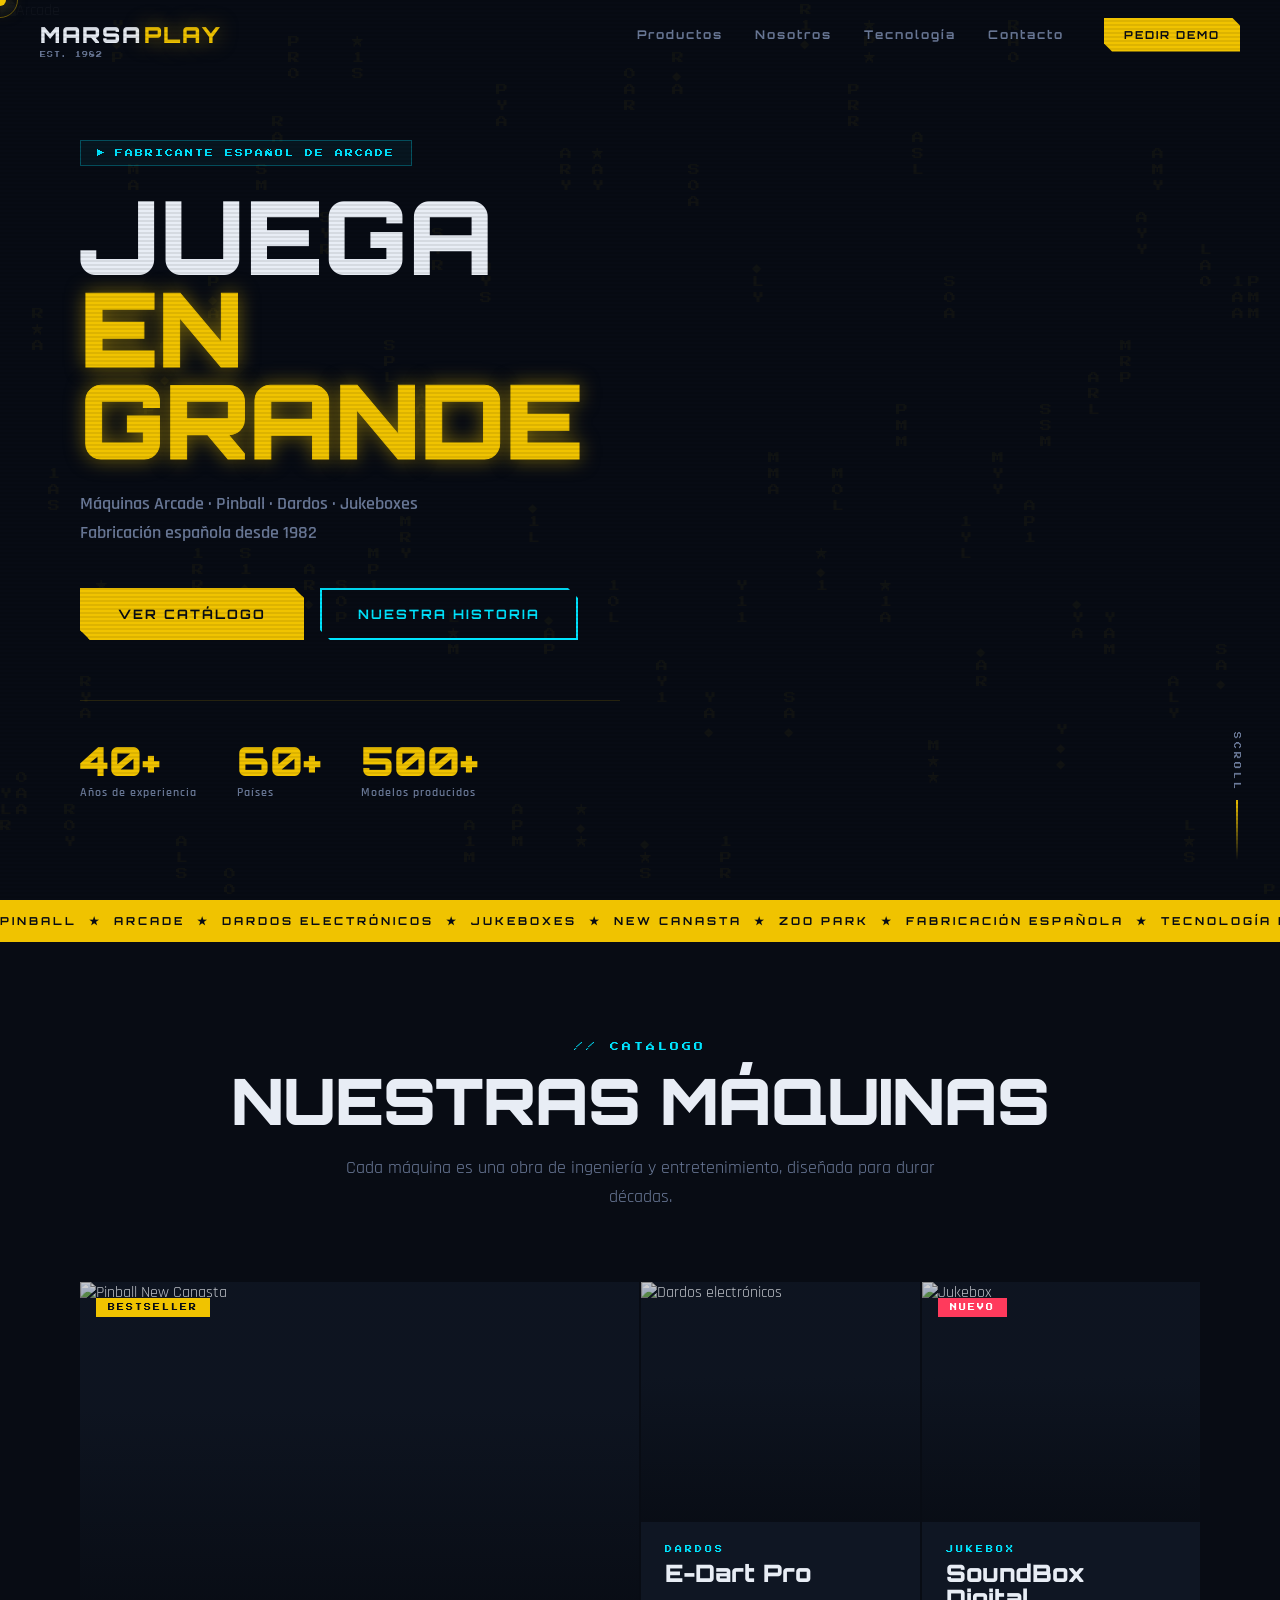
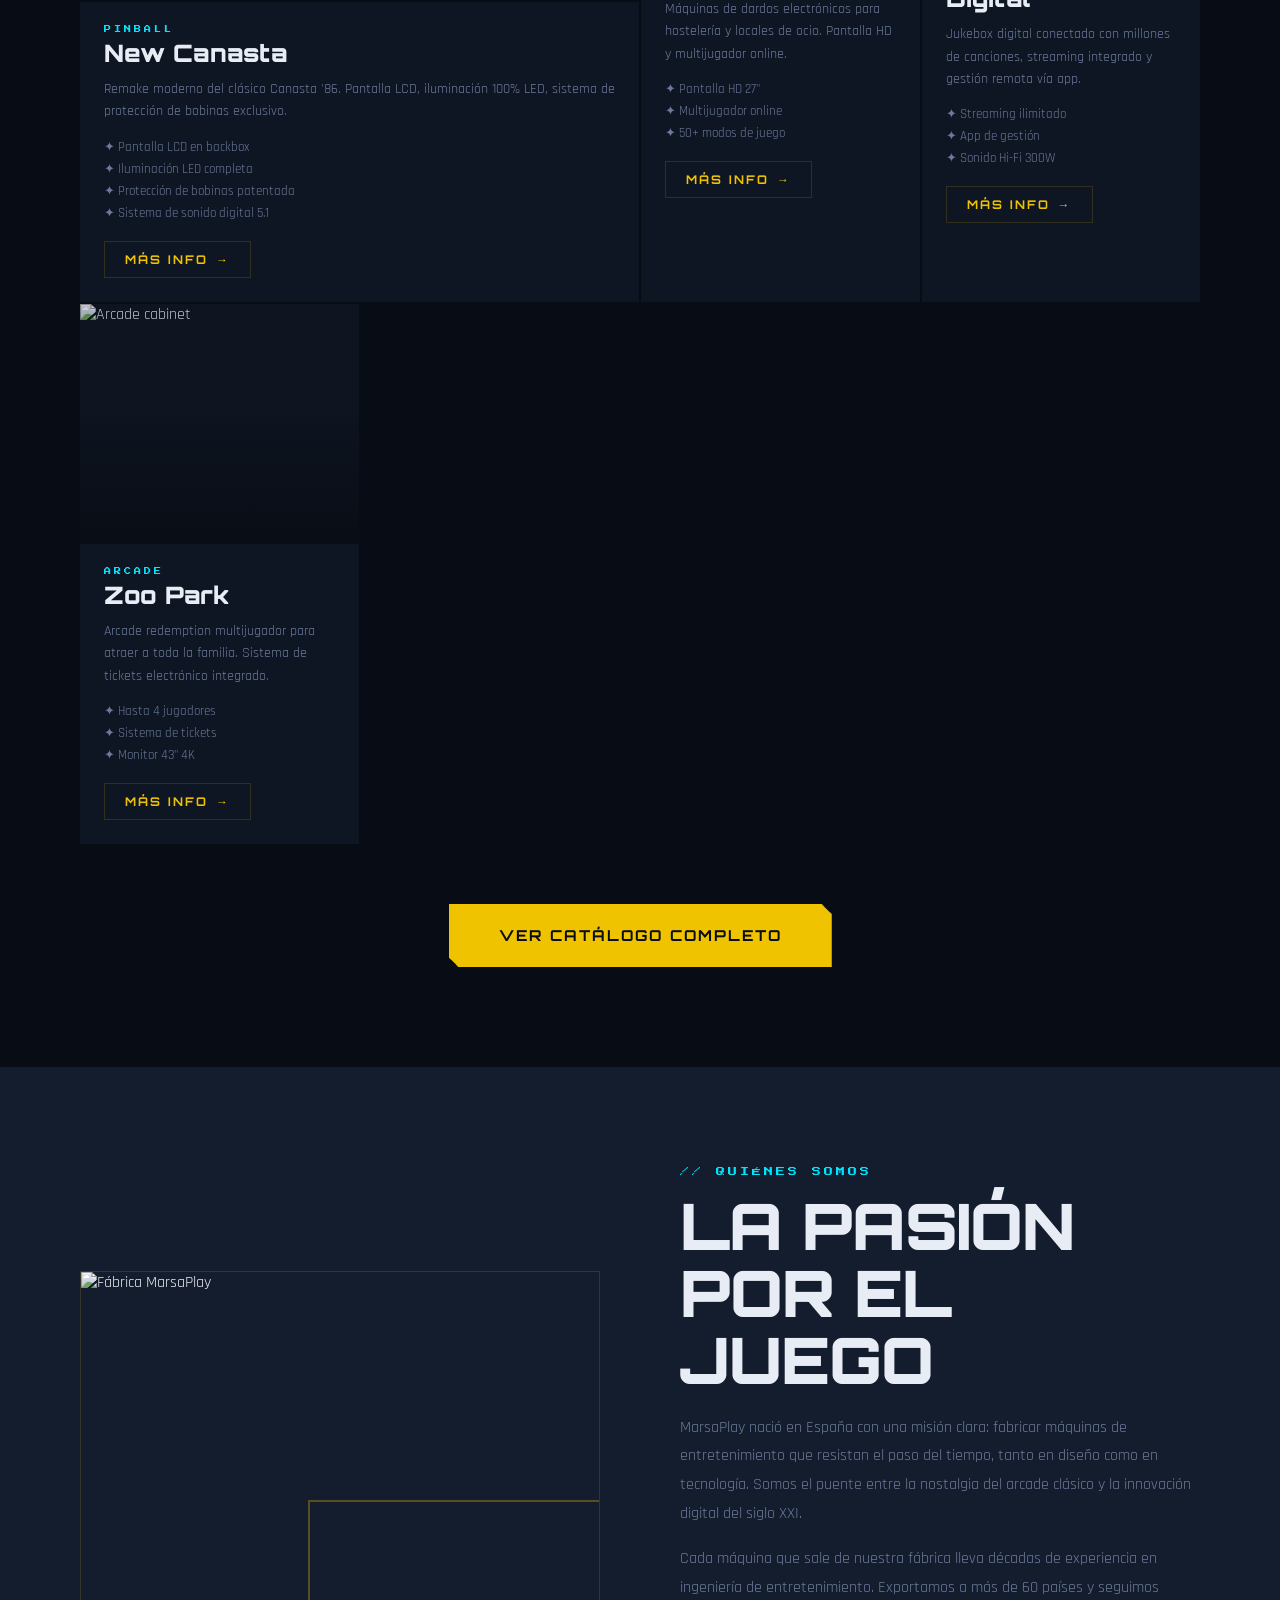
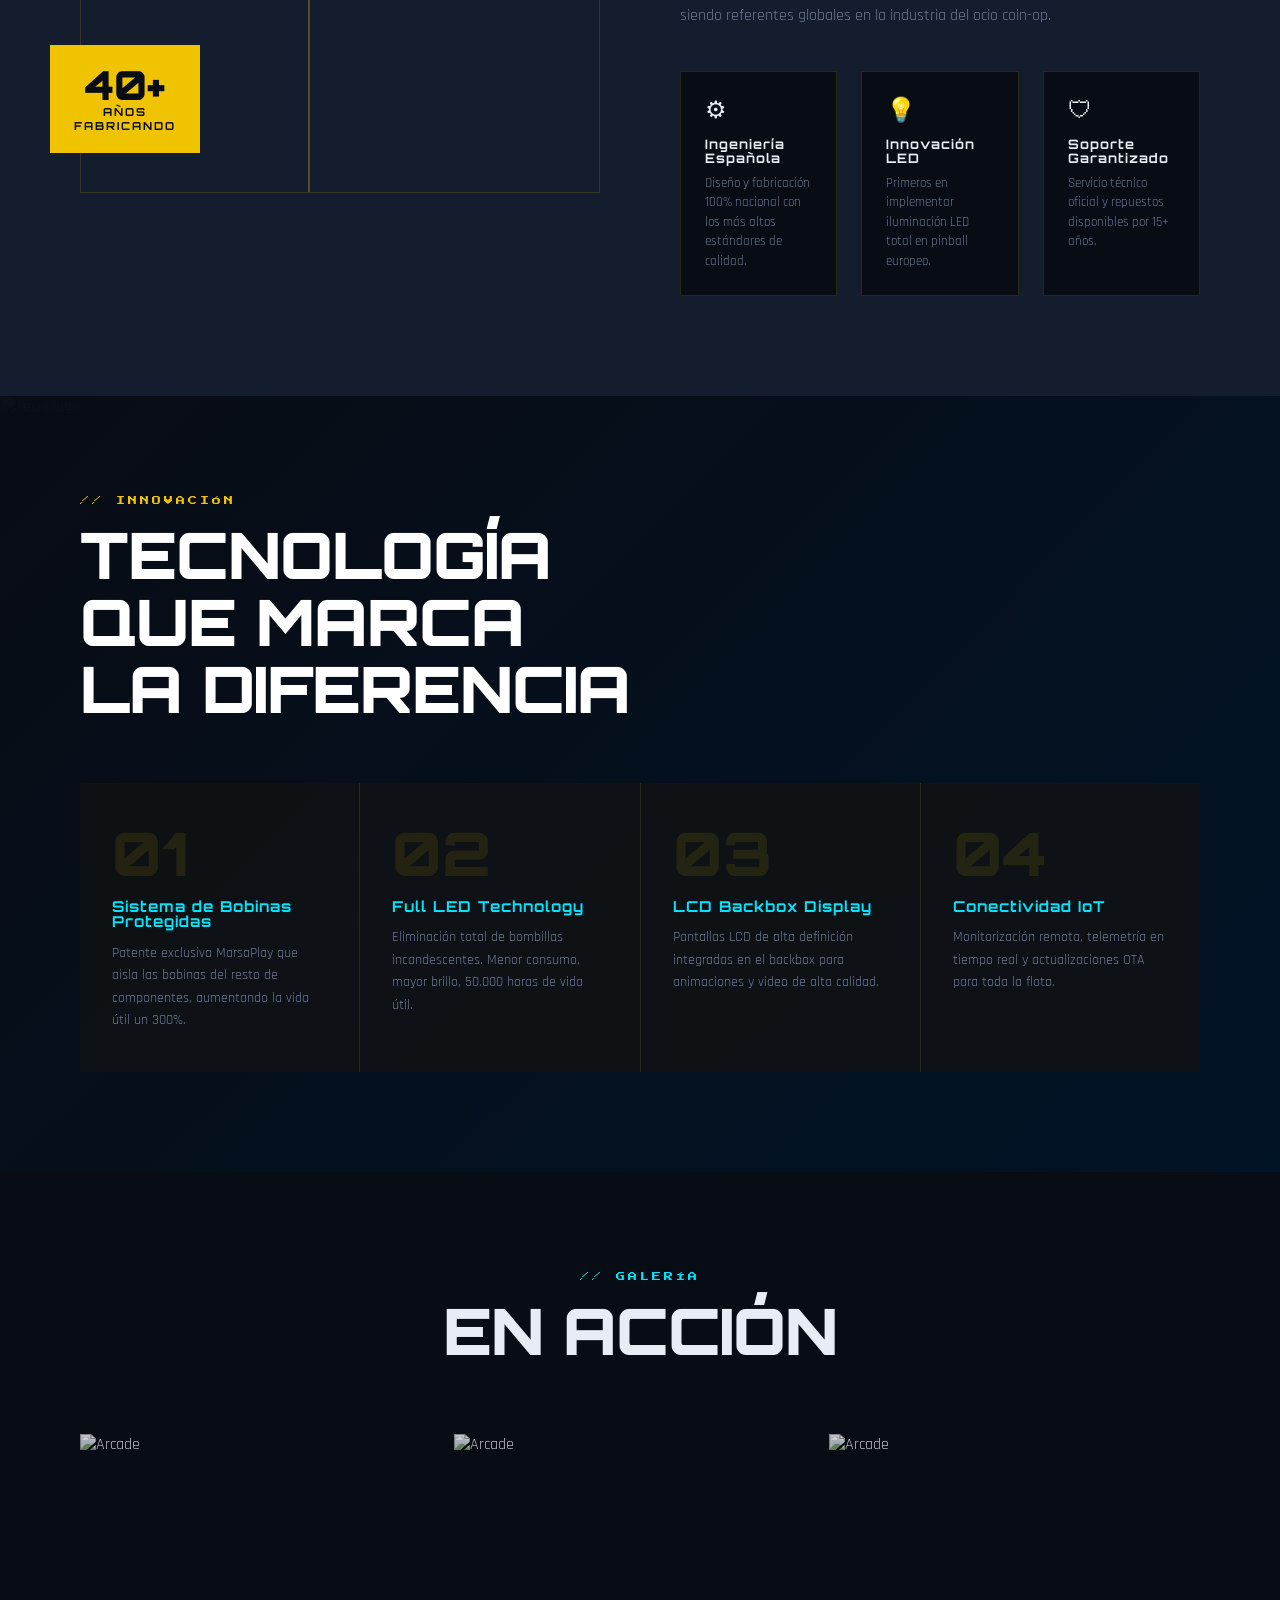
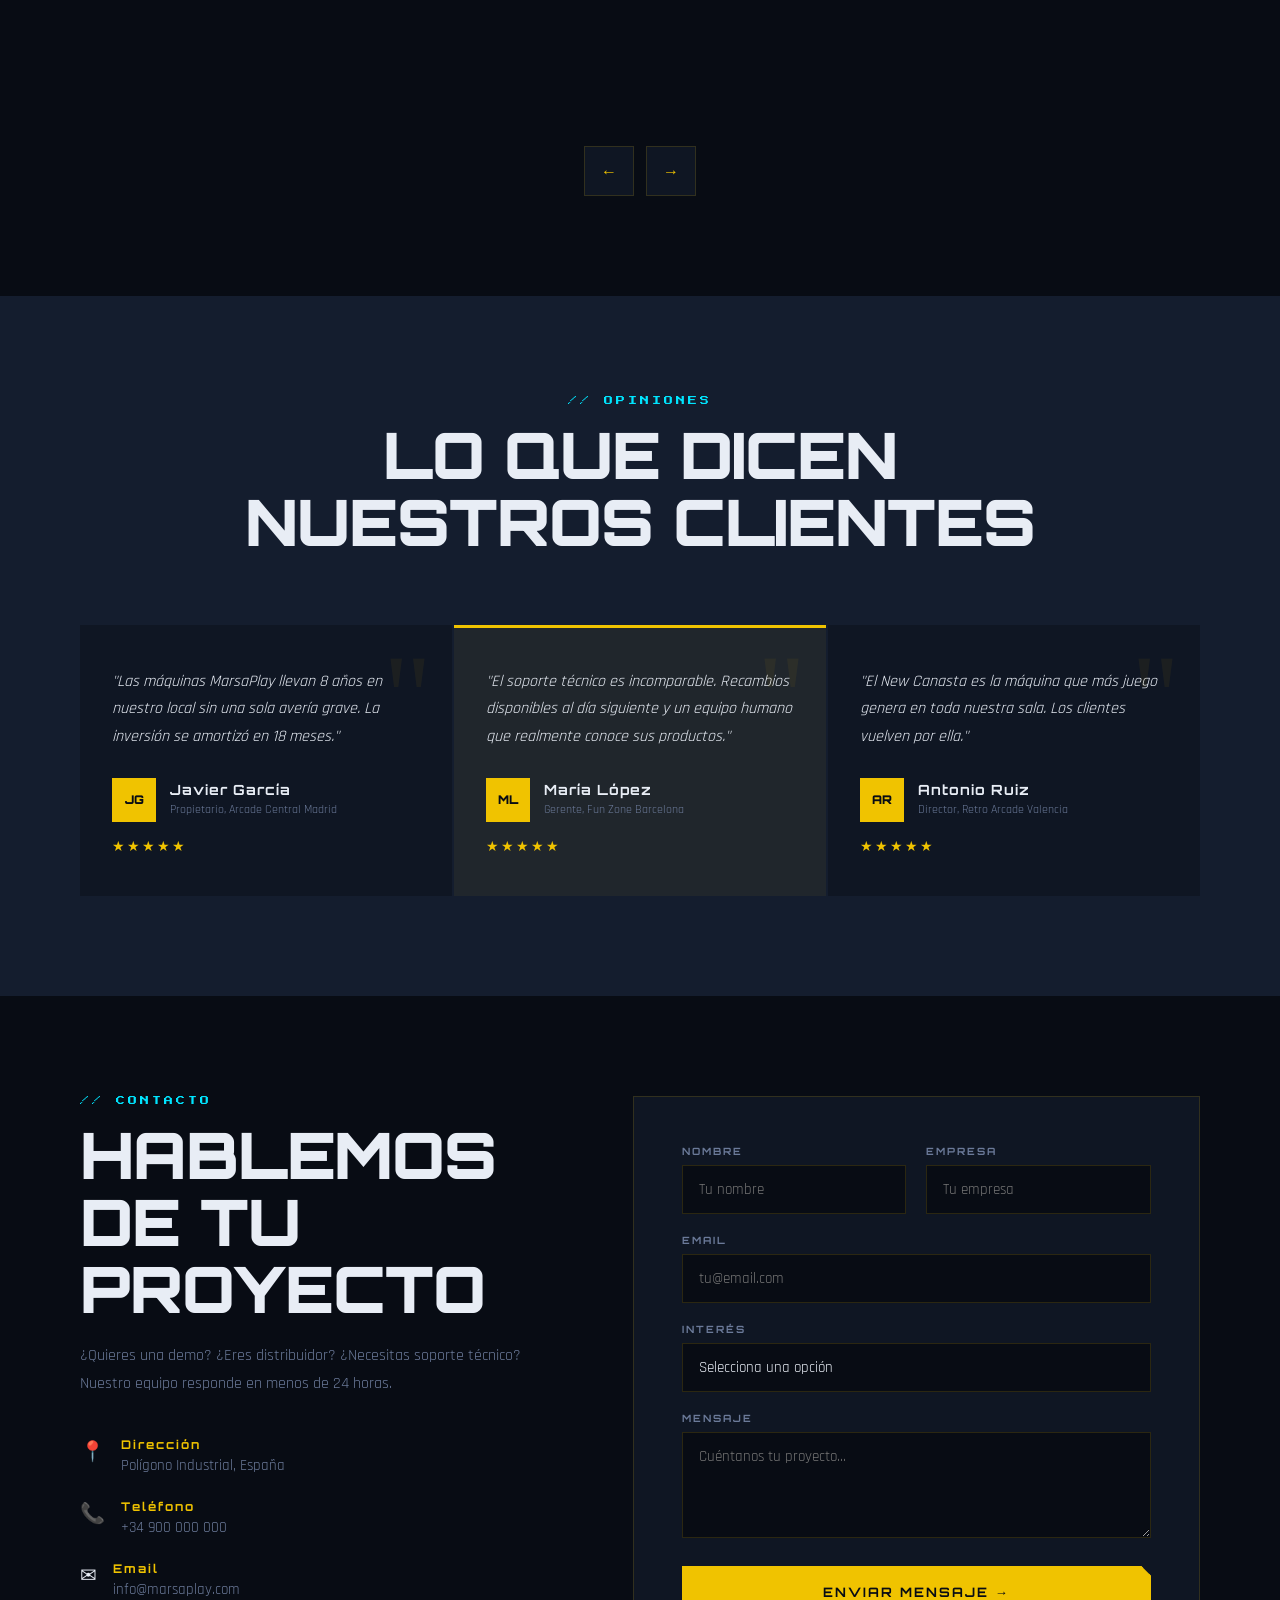
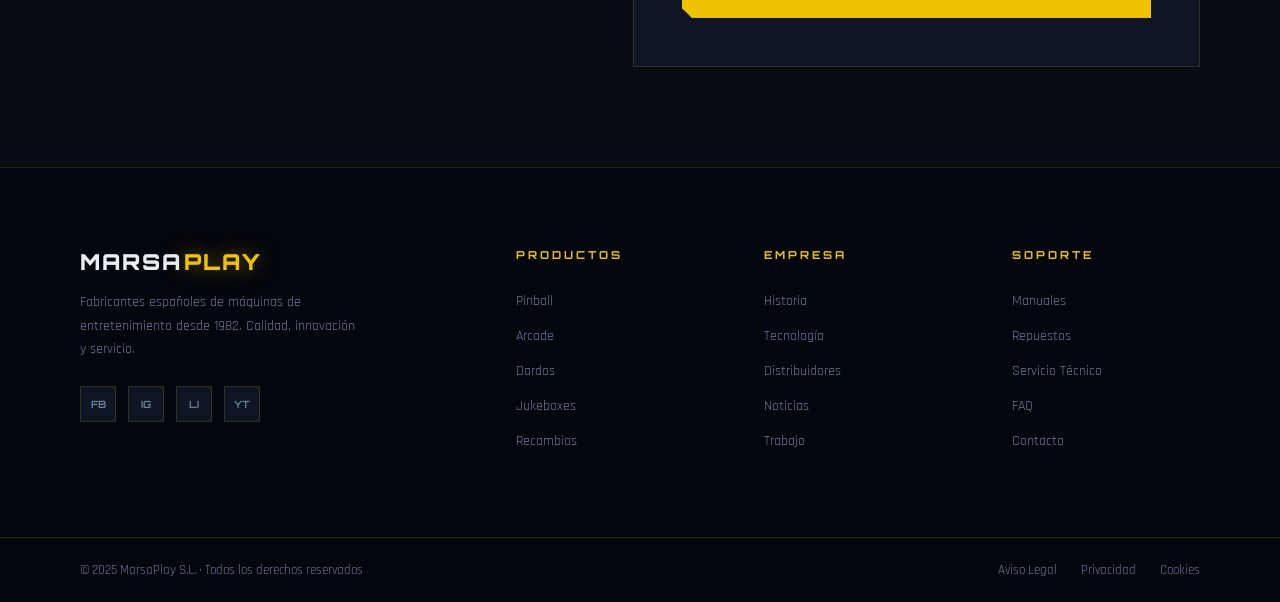
==== commit 4150c0b0: "Add files via upload" ====
--- a/index.html
+++ b/index.html
@@ -1,227 +1,445 @@
-<!doctype html>
+<!DOCTYPE html>
 <html lang="es">
 <head>
-  <meta charset="utf-8" />
-  <meta name="viewport" content="width=device-width, initial-scale=1" />
-  <title>MarsaPlay — Rediseño Arcade (Mockup)</title>
-  <link rel="stylesheet" href="style.css" />
+  <meta charset="UTF-8" />
+  <meta name="viewport" content="width=device-width, initial-scale=1.0" />
+  <title>MarsaPlay – Máquinas Arcade & Pinball</title>
+  <link rel="stylesheet" href="styles.css" />
+  <link rel="preconnect" href="https://fonts.googleapis.com" />
+  <link rel="preconnect" href="https://fonts.gstatic.com" crossorigin />
+  <link href="https://fonts.googleapis.com/css2?family=Press+Start+2P&family=Rajdhani:wght@400;600;700&family=Orbitron:wght@400;700;900&display=swap" rel="stylesheet" />
 </head>
-
 <body>
-  <div class="grid"></div>
-  <div class="scanline"></div>
-
-  <header class="topbar">
-    <div class="wrap">
-      <div class="row">
-        <div class="brand">
-          <img alt="MarsaPlay" src="https://www.marsaplay.com/wp-content/uploads/2026/02/cropped-cropped-cropped-TITANIMPORT-removebg-preview.png">
+
+  <!-- ======= CURSOR CUSTOM ======= -->
+  <div class="cursor" id="cursor"></div>
+  <div class="cursor-trail" id="cursorTrail"></div>
+
+  <!-- ======= SCANLINES OVERLAY ======= -->
+  <div class="scanlines" aria-hidden="true"></div>
+
+  <!-- ======= NAV ======= -->
+  <header class="navbar" id="navbar">
+    <div class="nav-inner">
+      <a href="#" class="logo">
+        <span class="logo-pixel">MARSA</span><span class="logo-accent">PLAY</span>
+        <span class="logo-tag">EST. 1982</span>
+      </a>
+      <nav class="nav-links" id="navLinks">
+        <a href="#productos">Productos</a>
+        <a href="#nosotros">Nosotros</a>
+        <a href="#tecnologia">Tecnología</a>
+        <a href="#contacto">Contacto</a>
+      </nav>
+      <button class="nav-cta" onclick="scrollToSection('contacto')">PEDIR DEMO</button>
+      <button class="hamburger" id="hamburger" aria-label="Menú">
+        <span></span><span></span><span></span>
+      </button>
+    </div>
+  </header>
+
+  <!-- ======= HERO ======= -->
+  <section class="hero" id="hero">
+    <div class="hero-bg">
+      <img src="https://images.unsplash.com/photo-1511882150382-421056c89033?w=1600&q=80" alt="Arcade" class="hero-img" />
+      <div class="hero-overlay"></div>
+    </div>
+    <div class="hero-content">
+      <div class="hero-badge">
+        <span class="blink">▶</span> FABRICANTE ESPAÑOL DE ARCADE
+      </div>
+      <h1 class="hero-title">
+        <span class="line1">JUEGA</span>
+        <span class="line2">EN GRANDE</span>
+      </h1>
+      <p class="hero-sub">Máquinas Arcade · Pinball · Dardos · Jukeboxes<br/>Fabricación española desde 1982</p>
+      <div class="hero-actions">
+        <button class="btn-primary" onclick="scrollToSection('productos')">VER CATÁLOGO</button>
+        <button class="btn-ghost" onclick="scrollToSection('nosotros')">NUESTRA HISTORIA</button>
+      </div>
+      <div class="hero-stats">
+        <div class="stat"><span class="stat-num" data-target="40">0</span><span class="stat-label">Años de experiencia</span></div>
+        <div class="stat"><span class="stat-num" data-target="60">0</span><span class="stat-label">Países</span></div>
+        <div class="stat"><span class="stat-num" data-target="500">0</span><span class="stat-label">Modelos producidos</span></div>
+      </div>
+    </div>
+    <div class="hero-scroll-indicator">
+      <span>SCROLL</span>
+      <div class="scroll-bar"></div>
+    </div>
+  </section>
+
+  <!-- ======= TICKER ======= -->
+  <div class="ticker-wrap">
+    <div class="ticker">
+      <span>PINBALL &nbsp;★&nbsp; ARCADE &nbsp;★&nbsp; DARDOS ELECTRÓNICOS &nbsp;★&nbsp; JUKEBOXES &nbsp;★&nbsp; NEW CANASTA &nbsp;★&nbsp; ZOO PARK &nbsp;★&nbsp; FABRICACIÓN ESPAÑOLA &nbsp;★&nbsp; TECNOLOGÍA LED &nbsp;★&nbsp; SOPORTE TÉCNICO &nbsp;★&nbsp;</span>
+      <span>PINBALL &nbsp;★&nbsp; ARCADE &nbsp;★&nbsp; DARDOS ELECTRÓNICOS &nbsp;★&nbsp; JUKEBOXES &nbsp;★&nbsp; NEW CANASTA &nbsp;★&nbsp; ZOO PARK &nbsp;★&nbsp; FABRICACIÓN ESPAÑOLA &nbsp;★&nbsp; TECNOLOGÍA LED &nbsp;★&nbsp; SOPORTE TÉCNICO &nbsp;★&nbsp;</span>
+    </div>
+  </div>
+
+  <!-- ======= PRODUCTOS ======= -->
+  <section class="section products" id="productos">
+    <div class="section-header">
+      <p class="section-eyebrow">// CATÁLOGO</p>
+      <h2 class="section-title">NUESTRAS MÁQUINAS</h2>
+      <p class="section-desc">Cada máquina es una obra de ingeniería y entretenimiento, diseñada para durar décadas.</p>
+    </div>
+
+    <div class="products-grid">
+
+      <article class="product-card featured" data-tilt>
+        <div class="card-img-wrap">
+          <img src="https://images.unsplash.com/photo-1578662996442-48f60103fc96?w=800&q=80" alt="Pinball New Canasta" loading="lazy" />
+          <div class="card-glow"></div>
+          <span class="card-badge">BESTSELLER</span>
+        </div>
+        <div class="card-body">
+          <p class="card-cat">PINBALL</p>
+          <h3 class="card-title">New Canasta</h3>
+          <p class="card-desc">Remake moderno del clásico Canasta '86. Pantalla LCD, iluminación 100% LED, sistema de protección de bobinas exclusivo.</p>
+          <ul class="card-features">
+            <li>✦ Pantalla LCD en backbox</li>
+            <li>✦ Iluminación LED completa</li>
+            <li>✦ Protección de bobinas patentada</li>
+            <li>✦ Sistema de sonido digital 5.1</li>
+          </ul>
+          <button class="btn-card">MÁS INFO <span>→</span></button>
+        </div>
+      </article>
+
+      <article class="product-card" data-tilt>
+        <div class="card-img-wrap">
+          <img src="https://images.unsplash.com/photo-1596727147705-61a532a659bd?w=800&q=80" alt="Dardos electrónicos" loading="lazy" />
+          <div class="card-glow"></div>
+        </div>
+        <div class="card-body">
+          <p class="card-cat">DARDOS</p>
+          <h3 class="card-title">E-Dart Pro</h3>
+          <p class="card-desc">Máquinas de dardos electrónicos para hostelería y locales de ocio. Pantalla HD y multijugador online.</p>
+          <ul class="card-features">
+            <li>✦ Pantalla HD 27"</li>
+            <li>✦ Multijugador online</li>
+            <li>✦ 50+ modos de juego</li>
+          </ul>
+          <button class="btn-card">MÁS INFO <span>→</span></button>
+        </div>
+      </article>
+
+      <article class="product-card" data-tilt>
+        <div class="card-img-wrap">
+          <img src="https://images.unsplash.com/photo-1558618666-fcd25c85cd64?w=800&q=80" alt="Jukebox" loading="lazy" />
+          <div class="card-glow"></div>
+          <span class="card-badge new">NUEVO</span>
+        </div>
+        <div class="card-body">
+          <p class="card-cat">JUKEBOX</p>
+          <h3 class="card-title">SoundBox Digital</h3>
+          <p class="card-desc">Jukebox digital conectado con millones de canciones, streaming integrado y gestión remota vía app.</p>
+          <ul class="card-features">
+            <li>✦ Streaming ilimitado</li>
+            <li>✦ App de gestión</li>
+            <li>✦ Sonido Hi-Fi 300W</li>
+          </ul>
+          <button class="btn-card">MÁS INFO <span>→</span></button>
+        </div>
+      </article>
+
+      <article class="product-card" data-tilt>
+        <div class="card-img-wrap">
+          <img src="https://images.unsplash.com/photo-1610296669228-602fa827fc1f?w=800&q=80" alt="Arcade cabinet" loading="lazy" />
+          <div class="card-glow"></div>
+        </div>
+        <div class="card-body">
+          <p class="card-cat">ARCADE</p>
+          <h3 class="card-title">Zoo Park</h3>
+          <p class="card-desc">Arcade redemption multijugador para atraer a toda la familia. Sistema de tickets electrónico integrado.</p>
+          <ul class="card-features">
+            <li>✦ Hasta 4 jugadores</li>
+            <li>✦ Sistema de tickets</li>
+            <li>✦ Monitor 43" 4K</li>
+          </ul>
+          <button class="btn-card">MÁS INFO <span>→</span></button>
+        </div>
+      </article>
+
+    </div>
+
+    <div class="products-cta">
+      <button class="btn-primary large">VER CATÁLOGO COMPLETO</button>
+    </div>
+  </section>
+
+  <!-- ======= NOSOTROS ======= -->
+  <section class="section about" id="nosotros">
+    <div class="about-inner">
+      <div class="about-img-col">
+        <div class="about-img-frame">
+          <img src="https://images.unsplash.com/photo-1633101585272-9ccc38dfbb04?w=800&q=80" alt="Fábrica MarsaPlay" loading="lazy" />
+          <div class="about-img-deco"></div>
+        </div>
+        <div class="about-badge-float">
+          <p class="badge-num">40+</p>
+          <p class="badge-text">AÑOS<br/>FABRICANDO</p>
+        </div>
+      </div>
+      <div class="about-text-col">
+        <p class="section-eyebrow">// QUIÉNES SOMOS</p>
+        <h2 class="section-title left">LA PASIÓN<br/>POR EL JUEGO</h2>
+        <p class="about-desc">MarsaPlay nació en España con una misión clara: fabricar máquinas de entretenimiento que resistan el paso del tiempo, tanto en diseño como en tecnología. Somos el puente entre la nostalgia del arcade clásico y la innovación digital del siglo XXI.</p>
+        <p class="about-desc">Cada máquina que sale de nuestra fábrica lleva décadas de experiencia en ingeniería de entretenimiento. Exportamos a más de 60 países y seguimos siendo referentes globales en la industria del ocio coin-op.</p>
+        <div class="about-pillars">
+          <div class="pillar">
+            <span class="pillar-icon">⚙</span>
+            <h4>Ingeniería Española</h4>
+            <p>Diseño y fabricación 100% nacional con los más altos estándares de calidad.</p>
+          </div>
+          <div class="pillar">
+            <span class="pillar-icon">💡</span>
+            <h4>Innovación LED</h4>
+            <p>Primeros en implementar iluminación LED total en pinball europeo.</p>
+          </div>
+          <div class="pillar">
+            <span class="pillar-icon">🛡</span>
+            <h4>Soporte Garantizado</h4>
+            <p>Servicio técnico oficial y repuestos disponibles por 15+ años.</p>
+          </div>
+        </div>
+      </div>
+    </div>
+  </section>
+
+  <!-- ======= TECNOLOGÍA ======= -->
+  <section class="section tech" id="tecnologia">
+    <div class="tech-bg">
+      <img src="https://images.unsplash.com/photo-1518770660439-4636190af475?w=1600&q=80" alt="Tecnología" class="tech-bg-img" loading="lazy" />
+      <div class="tech-overlay"></div>
+    </div>
+    <div class="tech-content">
+      <p class="section-eyebrow light">// INNOVACIÓN</p>
+      <h2 class="section-title light">TECNOLOGÍA<br/>QUE MARCA<br/>LA DIFERENCIA</h2>
+      <div class="tech-grid">
+        <div class="tech-item">
+          <div class="tech-num">01</div>
+          <h4>Sistema de Bobinas Protegidas</h4>
+          <p>Patente exclusiva MarsaPlay que aisla las bobinas del resto de componentes, aumentando la vida útil un 300%.</p>
+        </div>
+        <div class="tech-item">
+          <div class="tech-num">02</div>
+          <h4>Full LED Technology</h4>
+          <p>Eliminación total de bombillas incandescentes. Menor consumo, mayor brillo, 50.000 horas de vida útil.</p>
+        </div>
+        <div class="tech-item">
+          <div class="tech-num">03</div>
+          <h4>LCD Backbox Display</h4>
+          <p>Pantallas LCD de alta definición integradas en el backbox para animaciones y video de alta calidad.</p>
+        </div>
+        <div class="tech-item">
+          <div class="tech-num">04</div>
+          <h4>Conectividad IoT</h4>
+          <p>Monitorización remota, telemetría en tiempo real y actualizaciones OTA para toda la flota.</p>
+        </div>
+      </div>
+    </div>
+  </section>
+
+  <!-- ======= GALERÍA ======= -->
+  <section class="section gallery">
+    <div class="section-header">
+      <p class="section-eyebrow">// GALERÍA</p>
+      <h2 class="section-title">EN ACCIÓN</h2>
+    </div>
+    <div class="gallery-track" id="galleryTrack">
+      <div class="gallery-item">
+        <img src="https://images.unsplash.com/photo-1536566482680-fca31930a0bd?w=600&q=80" alt="Arcade" loading="lazy" />
+      </div>
+      <div class="gallery-item">
+        <img src="https://images.unsplash.com/photo-1511882150382-421056c89033?w=600&q=80" alt="Arcade" loading="lazy" />
+      </div>
+      <div class="gallery-item">
+        <img src="https://images.unsplash.com/photo-1471478331149-c72f17e33c73?w=600&q=80" alt="Arcade" loading="lazy" />
+      </div>
+      <div class="gallery-item">
+        <img src="https://images.unsplash.com/photo-1562174056-4f1e0720de68?w=600&q=80" alt="Gaming" loading="lazy" />
+      </div>
+      <div class="gallery-item">
+        <img src="https://images.unsplash.com/photo-1614849963640-9cc74b2a826f?w=600&q=80" alt="Arcade machines" loading="lazy" />
+      </div>
+      <div class="gallery-item">
+        <img src="https://images.unsplash.com/photo-1595436961218-1b674d29b8ce?w=600&q=80" alt="Arcade" loading="lazy" />
+      </div>
+    </div>
+    <div class="gallery-controls">
+      <button class="gallery-btn" id="galleryPrev">←</button>
+      <button class="gallery-btn" id="galleryNext">→</button>
+    </div>
+  </section>
+
+  <!-- ======= TESTIMONIOS ======= -->
+  <section class="section testimonials">
+    <div class="section-header">
+      <p class="section-eyebrow">// OPINIONES</p>
+      <h2 class="section-title">LO QUE DICEN<br/>NUESTROS CLIENTES</h2>
+    </div>
+    <div class="testimonials-grid">
+      <div class="testimonial-card">
+        <p class="testi-quote">"Las máquinas MarsaPlay llevan 8 años en nuestro local sin una sola avería grave. La inversión se amortizó en 18 meses."</p>
+        <div class="testi-author">
+          <div class="testi-avatar">JG</div>
           <div>
-            <div class="name">MarsaPlay</div>
-            <div class="tag">Entretenimiento • Arcade • Fabricación y distribución</div>
-          </div>
-        </div>
-
-        <nav class="nav">
-          <a class="pill" href="https://www.marsaplay.com/">🏠 Inicio</a>
-          <a class="pill" href="https://www.marsaplay.com/tienda/">🕹 Tienda</a>
-          <a class="pill" href="https://www.marsaplay.com/categoria-producto/maquinas-nuevas/">🎮 Máquinas nuevas</a>
-          <a class="pill" href="https://www.marsaplay.com/categoria-producto/maquinas-nuevas/simuladores-maquina-nuevas/">🏎 Simuladores</a>
-          <a class="pill" href="https://www.marsaplay.com/categoria-producto/maquinas-nuevas/expendedoras-maquinas-nuevas/">🎰 Expendedoras</a>
-          <a class="pill" href="https://www.marsaplay.com/quienes-somos/">✨ Quiénes somos</a>
-          <a class="pill cta" href="https://www.marsaplay.com/contacto/">📞 Contacto</a>
-        </nav>
-      </div>
-    </div>
-  </header>
-
-  <main class="wrap">
-    <section class="hero">
-      <div class="heroGrid">
-        <div class="card heroLeft">
-          <div class="kicker"><span class="dot"></span> Experiencia Arcade • Diseño neon • Catálogo profesional</div>
-          <h1>La web de <span class="neon">MarsaPlay</span> como debe sentirse: <br/>ARCADE de verdad</h1>
-          <p class="lead">
-            Misma fotografía, mismos productos, pero una identidad visual que transmite diversión, luz, tecnología y
-            entretenimiento (no un simple catálogo). Este mockup muestra el "look &amp; feel" renovado.
-          </p>
-
-          <div class="btnRow">
-            <a class="btn primary" href="#catalogo">🚀 Ver catálogo destacado</a>
-            <a class="btn secondary" href="https://www.marsaplay.com/tienda/futbolin-profesional-titan/">⚡ Futbolín Titan</a>
-          </div>
-
-          <div class="chips">
-            <span class="chip">Neón + Oscuro</span>
-            <span class="chip">Hover con glow</span>
-            <span class="chip">Tipografía "gaming"</span>
-            <span class="chip">Grid retro</span>
-            <span class="chip">Botones con gradiente</span>
-          </div>
-        </div>
-
-        <div class="heroRight">
-          <div class="card heroMedia">
-            <div class="mediaTop">
-              <div class="mediaBadge">🔥 Producto estrella — foto original</div>
-              <img alt="Futbolín Profesional Titan" src="https://www.marsaplay.com/wp-content/uploads/2025/09/WhatsApp-Image-2025-09-02-at-11.47.09-500x500.jpeg">
+            <strong>Javier García</strong>
+            <span>Propietario, Arcade Central Madrid</span>
+          </div>
+        </div>
+        <div class="testi-stars">★★★★★</div>
+      </div>
+      <div class="testimonial-card featured-testi">
+        <p class="testi-quote">"El soporte técnico es incomparable. Recambios disponibles al día siguiente y un equipo humano que realmente conoce sus productos."</p>
+        <div class="testi-author">
+          <div class="testi-avatar">ML</div>
+          <div>
+            <strong>María López</strong>
+            <span>Gerente, Fun Zone Barcelona</span>
+          </div>
+        </div>
+        <div class="testi-stars">★★★★★</div>
+      </div>
+      <div class="testimonial-card">
+        <p class="testi-quote">"El New Canasta es la máquina que más juego genera en toda nuestra sala. Los clientes vuelven por ella."</p>
+        <div class="testi-author">
+          <div class="testi-avatar">AR</div>
+          <div>
+            <strong>Antonio Ruiz</strong>
+            <span>Director, Retro Arcade Valencia</span>
+          </div>
+        </div>
+        <div class="testi-stars">★★★★★</div>
+      </div>
+    </div>
+  </section>
+
+  <!-- ======= CONTACTO ======= -->
+  <section class="section contact" id="contacto">
+    <div class="contact-inner">
+      <div class="contact-info">
+        <p class="section-eyebrow">// CONTACTO</p>
+        <h2 class="section-title left">HABLEMOS<br/>DE TU PROYECTO</h2>
+        <p class="contact-desc">¿Quieres una demo? ¿Eres distribuidor? ¿Necesitas soporte técnico? Nuestro equipo responde en menos de 24 horas.</p>
+        <div class="contact-details">
+          <div class="contact-detail">
+            <span class="detail-icon">📍</span>
+            <div>
+              <strong>Dirección</strong>
+              <p>Polígono Industrial, España</p>
             </div>
-            <div class="mediaFooter">
-              <div>
-                <strong>Futbolín Profesional TITAN</strong><br>
-                <span>Tecnología LED integrada • Diseño robusto</span>
-              </div>
-              <a class="btn primary" style="padding:10px 12px;border-radius:14px" href="https://www.marsaplay.com/tienda/futbolin-profesional-titan/">Ver</a>
+          </div>
+          <div class="contact-detail">
+            <span class="detail-icon">📞</span>
+            <div>
+              <strong>Teléfono</strong>
+              <p>+34 900 000 000</p>
             </div>
           </div>
-        </div>
-      </div>
-    </section>
-
-    <section class="section">
-      <h2>Accesos rápidos (estilo arcade)</h2>
-      <p class="sub">Bloques con brillo en hover para que se perciba "gaming" desde el primer vistazo.</p>
-
-      <div class="catGrid">
-        <a class="cat" href="https://www.marsaplay.com/categoria-producto/maquinas-nuevas/">
-          <div class="icon">🎮</div><b>MÁQUINAS NUEVAS</b><small>Catálogo</small>
+          <div class="contact-detail">
+            <span class="detail-icon">✉</span>
+            <div>
+              <strong>Email</strong>
+              <p>info@marsaplay.com</p>
+            </div>
+          </div>
+        </div>
+      </div>
+      <form class="contact-form" id="contactForm" onsubmit="handleSubmit(event)">
+        <div class="form-row">
+          <div class="form-group">
+            <label for="nombre">NOMBRE</label>
+            <input type="text" id="nombre" placeholder="Tu nombre" required />
+          </div>
+          <div class="form-group">
+            <label for="empresa">EMPRESA</label>
+            <input type="text" id="empresa" placeholder="Tu empresa" />
+          </div>
+        </div>
+        <div class="form-group">
+          <label for="email">EMAIL</label>
+          <input type="email" id="email" placeholder="tu@email.com" required />
+        </div>
+        <div class="form-group">
+          <label for="interes">INTERÉS</label>
+          <select id="interes">
+            <option value="">Selecciona una opción</option>
+            <option>Pinball</option>
+            <option>Arcade</option>
+            <option>Dardos</option>
+            <option>Jukebox</option>
+            <option>Distribución</option>
+            <option>Soporte Técnico</option>
+          </select>
+        </div>
+        <div class="form-group">
+          <label for="mensaje">MENSAJE</label>
+          <textarea id="mensaje" rows="4" placeholder="Cuéntanos tu proyecto..." required></textarea>
+        </div>
+        <button type="submit" class="btn-primary full">ENVIAR MENSAJE →</button>
+        <div id="formSuccess" class="form-success" style="display:none;">
+          ✅ Mensaje enviado. Nos pondremos en contacto pronto.
+        </div>
+      </form>
+    </div>
+  </section>
+
+  <!-- ======= FOOTER ======= -->
+  <footer class="footer">
+    <div class="footer-top">
+      <div class="footer-brand">
+        <a href="#" class="logo">
+          <span class="logo-pixel">MARSA</span><span class="logo-accent">PLAY</span>
         </a>
-        <a class="cat" href="https://www.marsaplay.com/categoria-producto/maquinas-nuevas/simuladores-maquina-nuevas/">
-          <div class="icon">🏎</div><b>SIMULADORES</b><small>Inmersión total</small>
-        </a>
-        <a class="cat" href="https://www.marsaplay.com/categoria-producto/maquinas-nuevas/expendedoras-maquinas-nuevas/">
-          <div class="icon">🎰</div><b>EXPENDEDORAS</b><small>Premios y grúas</small>
-        </a>
-        <a class="cat" href="https://www.marsaplay.com/categoria-producto/repuestos/">
-          <div class="icon">🔧</div><b>REPUESTOS</b><small>Soporte técnico</small>
-        </a>
-        <a class="cat" href="https://www.marsaplay.com/categoria-producto/repuestos/billar-repuestos/">
-          <div class="icon">🎱</div><b>BILLAR</b><small>Accesorios</small>
-        </a>
-        <a class="cat" href="https://www.marsaplay.com/titan/">
-          <div class="icon">⚡</div><b>TITAN</b><small>Fabricación propia</small>
-        </a>
-      </div>
-    </section>
-
-    <section id="catalogo" class="section">
-      <h2>Destacados del catálogo (mismas fotos)</h2>
-      <p class="sub">Tarjetas oscuras con fondo iluminado y sombras para dar sensación "premium arcade".</p>
-
-      <div class="prodGrid">
-        <article class="prod">
-          <div class="img"><img alt="Dream Bowling" src="https://www.marsaplay.com/wp-content/uploads/2025/09/DREAM_BOWLING-removebg-preview.png"></div>
-          <div class="body">
-            <div class="type">SIMULADORES</div>
-            <h3>DREAM BOWLING</h3>
-            <div class="meta">
-              <span class="tag">Luces LED</span><span class="tag">Experiencia inmersiva</span><span class="tag">Arcade premium</span>
-            </div>
-            <div class="actions">
-              <a href="https://www.marsaplay.com/tienda/dream-bowling/">Ver ficha</a>
-              <a href="https://wa.me/" title="Consultar por WhatsApp">WhatsApp</a>
-            </div>
-          </div>
-        </article>
-
-        <article class="prod">
-          <div class="img"><img alt="Dream Land" src="https://www.marsaplay.com/wp-content/uploads/2025/10/DREAMLAND-433x500.png"></div>
-          <div class="body">
-            <div class="type">EXPENDEDORAS</div>
-            <h3>DREAM LAND</h3>
-            <div class="meta">
-              <span class="tag">Premios</span><span class="tag">Atracción familiar</span><span class="tag">Alto tráfico</span>
-            </div>
-            <div class="actions">
-              <a href="https://www.marsaplay.com/tienda/dream-land/">Ver ficha</a>
-              <a href="https://wa.me/" title="Consultar por WhatsApp">WhatsApp</a>
-            </div>
-          </div>
-        </article>
-
-        <article class="prod">
-          <div class="img"><img alt="Stellar Project 4P" src="https://www.marsaplay.com/wp-content/uploads/2025/10/STELLAR-PROJECT-488x500.png"></div>
-          <div class="body">
-            <div class="type">EXPENDEDORAS</div>
-            <h3>STELLAR PROJECT 4P</h3>
-            <div class="meta">
-              <span class="tag">4 jugadores</span><span class="tag">Diseño neon</span><span class="tag">Impacto visual</span>
-            </div>
-            <div class="actions">
-              <a href="https://www.marsaplay.com/tienda/stellar-project-4p/">Ver ficha</a>
-              <a href="https://wa.me/" title="Consultar por WhatsApp">WhatsApp</a>
-            </div>
-          </div>
-        </article>
-
-        <article class="prod">
-          <div class="img"><img alt="Ruleta Titan" src="https://www.marsaplay.com/wp-content/uploads/2026/01/RULETA-TITAN-326x500.png"></div>
-          <div class="body">
-            <div class="type">MÁQUINAS NUEVAS</div>
-            <h3>RULETA TITAN</h3>
-            <div class="meta">
-              <span class="tag">LED RGB</span><span class="tag">Marca Titan</span><span class="tag">Gancho &amp; suerte</span>
-            </div>
-            <div class="actions">
-              <a href="https://www.marsaplay.com/tienda/ruleta-titan/">Ver ficha</a>
-              <a href="https://wa.me/" title="Consultar por WhatsApp">WhatsApp</a>
-            </div>
-          </div>
-        </article>
-      </div>
-    </section>
-
-    <section class="section">
-      <div class="split">
-        <div class="card" style="padding:18px 18px 20px;">
-          <h2>Qué cambiaría en la web real</h2>
-          <p class="sub">Además del color, estos ajustes hacen que "parezca arcade" sin tocar tus fotos.</p>
-          <ul class="list">
-            <li><span class="check"></span><div><b>Fondo oscuro + iluminación</b><div class="tiny">Neón suave, grid retro y "glow" en tarjetas.</div></div></li>
-            <li><span class="check"></span><div><b>Tipografía &amp; jerarquía</b><div class="tiny">Titulares grandes, mensajes cortos y muy visuales.</div></div></li>
-            <li><span class="check"></span><div><b>Botones más "gaming"</b><div class="tiny">Gradientes neon, iconos y estados hover claros.</div></div></li>
-            <li><span class="check"></span><div><b>Catálogo más inspiracional</b><div class="tiny">Tarjetas con "tags" (LED, 4P, premios, etc.).</div></div></li>
-          </ul>
-        </div>
-
-        <div class="card" style="padding:18px 18px 20px;">
-          <h2>Mensaje de marca</h2>
-          <p class="sub">
-            La misión de MarsaPlay habla de experiencias emocionantes y momentos inolvidables.
-            El diseño debe reflejarlo desde el primer segundo.
-          </p>
-          <div style="border-radius:18px;border:1px solid rgba(255,255,255,.10);background:rgba(255,255,255,.03);padding:14px;line-height:1.55">
-            <b style="color:#ffffff">Propuesta de "copy" para el hero</b><br>
-            <span style="color:var(--muted)">
-              "Máquinas recreativas y experiencias arcade que convierten tu negocio en un imán de jugadores."
-            </span>
-          </div>
-          <div class="btnRow" style="margin-top:14px">
-            <a class="btn primary" href="https://www.marsaplay.com/tienda/">🛒 Ver tienda</a>
-            <a class="btn secondary" href="https://www.marsaplay.com/contacto/">📩 Pedir presupuesto</a>
-          </div>
-        </div>
-      </div>
-    </section>
-
-    <footer>
-      <div class="footRow">
-        <div class="brand" style="min-width:auto">
-          <img alt="MarsaPlay" src="https://www.marsaplay.com/wp-content/uploads/2026/02/cropped-cropped-cropped-TITANIMPORT-removebg-preview.png">
-          <div>
-            <div class="name">MarsaPlay — Mockup Arcade</div>
-            <div class="tiny">Demostración visual (no es la web oficial).</div>
-          </div>
-        </div>
-        <div class="tiny">© 2026 • Estilo neon/arcade • Manteniendo imágenes originales</div>
-      </div>
-    </footer>
-  </main>
-
-  <a class="wa" href="https://wa.me/" aria-label="WhatsApp">
-    <span class="bubble">💬</span> Consultar por WhatsApp
-  </a>
-
-  <script src="script.js"></script>
+        <p>Fabricantes españoles de máquinas de entretenimiento desde 1982. Calidad, innovación y servicio.</p>
+        <div class="footer-social">
+          <a href="#" aria-label="Facebook">FB</a>
+          <a href="#" aria-label="Instagram">IG</a>
+          <a href="#" aria-label="LinkedIn">LI</a>
+          <a href="#" aria-label="YouTube">YT</a>
+        </div>
+      </div>
+      <div class="footer-links">
+        <h5>PRODUCTOS</h5>
+        <a href="#">Pinball</a>
+        <a href="#">Arcade</a>
+        <a href="#">Dardos</a>
+        <a href="#">Jukeboxes</a>
+        <a href="#">Recambios</a>
+      </div>
+      <div class="footer-links">
+        <h5>EMPRESA</h5>
+        <a href="#">Historia</a>
+        <a href="#">Tecnología</a>
+        <a href="#">Distribuidores</a>
+        <a href="#">Noticias</a>
+        <a href="#">Trabajo</a>
+      </div>
+      <div class="footer-links">
+        <h5>SOPORTE</h5>
+        <a href="#">Manuales</a>
+        <a href="#">Repuestos</a>
+        <a href="#">Servicio Técnico</a>
+        <a href="#">FAQ</a>
+        <a href="#">Contacto</a>
+      </div>
+    </div>
+    <div class="footer-bottom">
+      <p>© 2025 MarsaPlay S.L. · Todos los derechos reservados</p>
+      <div class="footer-legal">
+        <a href="#">Aviso Legal</a>
+        <a href="#">Privacidad</a>
+        <a href="#">Cookies</a>
+      </div>
+    </div>
+  </footer>
+
+  <!-- BACK TO TOP -->
+  <button class="back-to-top" id="backToTop" onclick="window.scrollTo({top:0,behavior:'smooth'})">↑</button>
+
+  <script src="scripts.js"></script>
 </body>
 </html>
--- a/styles.css
+++ b/styles.css
@@ -0,0 +1,973 @@
+/* ============================================================
+   MARSAPLAY – ARCADE DARK NEON THEME
+   Color Palette:
+   - Background:   #080c14 (deep space black)
+   - Surface:      #0f1623 / #141d2e
+   - Primary:      #f0c300 (arcade yellow/gold)
+   - Accent:       #00e5ff (neon cyan)
+   - Hot:          #ff3a5c (neon red/pink)
+   - Text:         #e8edf5
+   ============================================================ */
+
+/* ---- RESET & BASE ---- */
+*, *::before, *::after { box-sizing: border-box; margin: 0; padding: 0; }
+
+:root {
+  --bg:       #080c14;
+  --surface:  #0f1623;
+  --surface2: #141d2e;
+  --yellow:   #f0c300;
+  --cyan:     #00e5ff;
+  --pink:     #ff3a5c;
+  --text:     #e8edf5;
+  --muted:    #6b7a99;
+  --border:   rgba(240,195,0,0.15);
+  --font-main: 'Rajdhani', sans-serif;
+  --font-pixel: 'Press Start 2P', monospace;
+  --font-head: 'Orbitron', sans-serif;
+  --glow-yellow: 0 0 20px rgba(240,195,0,0.5);
+  --glow-cyan:   0 0 20px rgba(0,229,255,0.5);
+  --glow-pink:   0 0 20px rgba(255,58,92,0.5);
+}
+
+html { scroll-behavior: smooth; }
+
+body {
+  font-family: var(--font-main);
+  background: var(--bg);
+  color: var(--text);
+  overflow-x: hidden;
+  cursor: none;
+}
+
+/* ---- CUSTOM CURSOR ---- */
+.cursor {
+  width: 12px; height: 12px;
+  background: var(--yellow);
+  border-radius: 50%;
+  position: fixed;
+  top: 0; left: 0;
+  pointer-events: none;
+  z-index: 9999;
+  transform: translate(-50%, -50%);
+  transition: width 0.2s, height 0.2s, background 0.2s;
+  box-shadow: var(--glow-yellow);
+}
+.cursor-trail {
+  width: 36px; height: 36px;
+  border: 1px solid var(--yellow);
+  border-radius: 50%;
+  position: fixed;
+  top: 0; left: 0;
+  pointer-events: none;
+  z-index: 9998;
+  transform: translate(-50%, -50%);
+  opacity: 0.4;
+  transition: transform 0.08s linear, opacity 0.3s;
+}
+
+/* ---- SCANLINES ---- */
+.scanlines {
+  position: fixed;
+  inset: 0;
+  pointer-events: none;
+  z-index: 9990;
+  background: repeating-linear-gradient(
+    0deg,
+    transparent,
+    transparent 2px,
+    rgba(0,0,0,0.08) 2px,
+    rgba(0,0,0,0.08) 4px
+  );
+}
+
+/* ---- SCROLLBAR ---- */
+::-webkit-scrollbar { width: 6px; }
+::-webkit-scrollbar-track { background: var(--bg); }
+::-webkit-scrollbar-thumb { background: var(--yellow); border-radius: 3px; }
+
+/* ---- TYPOGRAPHY ---- */
+h1,h2,h3,h4 { font-family: var(--font-head); font-weight: 900; line-height: 1.05; }
+a { color: inherit; text-decoration: none; }
+img { display: block; width: 100%; object-fit: cover; }
+
+/* ============================================================
+   NAVBAR
+   ============================================================ */
+.navbar {
+  position: fixed; top: 0; left: 0; right: 0;
+  z-index: 1000;
+  padding: 0 40px;
+  height: 70px;
+  display: flex; align-items: center;
+  transition: background 0.4s, border-bottom 0.4s;
+  border-bottom: 1px solid transparent;
+}
+.navbar.scrolled {
+  background: rgba(8,12,20,0.95);
+  backdrop-filter: blur(12px);
+  border-bottom-color: var(--border);
+}
+.nav-inner {
+  width: 100%;
+  display: flex;
+  align-items: center;
+  gap: 40px;
+}
+.logo {
+  display: flex; align-items: baseline; gap: 2px;
+  flex-shrink: 0;
+  position: relative;
+}
+.logo-pixel {
+  font-family: var(--font-head);
+  font-size: 22px;
+  font-weight: 900;
+  color: var(--text);
+  letter-spacing: 2px;
+}
+.logo-accent {
+  font-family: var(--font-head);
+  font-size: 22px;
+  font-weight: 900;
+  color: var(--yellow);
+  letter-spacing: 2px;
+  text-shadow: var(--glow-yellow);
+}
+.logo-tag {
+  position: absolute;
+  bottom: -10px; left: 0;
+  font-family: var(--font-pixel);
+  font-size: 6px;
+  color: var(--muted);
+  letter-spacing: 1px;
+}
+.nav-links {
+  display: flex; gap: 32px;
+  margin-left: auto;
+}
+.nav-links a {
+  font-family: var(--font-head);
+  font-size: 12px;
+  font-weight: 700;
+  letter-spacing: 2px;
+  color: var(--muted);
+  transition: color 0.2s;
+  position: relative;
+}
+.nav-links a::after {
+  content: '';
+  position: absolute;
+  bottom: -4px; left: 0; right: 100%;
+  height: 2px;
+  background: var(--yellow);
+  transition: right 0.3s;
+}
+.nav-links a:hover { color: var(--yellow); }
+.nav-links a:hover::after { right: 0; }
+.nav-cta {
+  font-family: var(--font-head);
+  font-size: 11px;
+  font-weight: 700;
+  letter-spacing: 2px;
+  color: var(--bg);
+  background: var(--yellow);
+  border: none;
+  padding: 10px 20px;
+  cursor: pointer;
+  clip-path: polygon(0 0, calc(100% - 8px) 0, 100% 8px, 100% 100%, 8px 100%, 0 calc(100% - 8px));
+  transition: box-shadow 0.2s, transform 0.2s;
+}
+.nav-cta:hover { box-shadow: var(--glow-yellow); transform: translateY(-2px); }
+
+.hamburger {
+  display: none;
+  flex-direction: column;
+  gap: 5px;
+  background: none;
+  border: none;
+  cursor: pointer;
+  padding: 4px;
+  margin-left: auto;
+}
+.hamburger span {
+  display: block;
+  width: 24px; height: 2px;
+  background: var(--yellow);
+  transition: 0.3s;
+}
+
+/* ============================================================
+   HERO
+   ============================================================ */
+.hero {
+  position: relative;
+  min-height: 100vh;
+  display: flex;
+  align-items: center;
+  overflow: hidden;
+}
+.hero-bg {
+  position: absolute;
+  inset: 0;
+}
+.hero-img {
+  height: 100%;
+  object-fit: cover;
+  filter: saturate(0.6);
+}
+.hero-overlay {
+  position: absolute;
+  inset: 0;
+  background: linear-gradient(
+    105deg,
+    rgba(8,12,20,0.97) 0%,
+    rgba(8,12,20,0.85) 45%,
+    rgba(8,12,20,0.4) 100%
+  );
+}
+.hero-content {
+  position: relative;
+  z-index: 2;
+  padding: 120px 80px 80px;
+  max-width: 700px;
+}
+.hero-badge {
+  display: inline-flex;
+  align-items: center;
+  gap: 8px;
+  font-family: var(--font-pixel);
+  font-size: 8px;
+  color: var(--cyan);
+  letter-spacing: 2px;
+  margin-bottom: 24px;
+  padding: 8px 16px;
+  border: 1px solid rgba(0,229,255,0.3);
+  background: rgba(0,229,255,0.05);
+}
+.blink { animation: blink 1s step-end infinite; }
+@keyframes blink { 50% { opacity: 0; } }
+
+.hero-title {
+  font-size: clamp(56px, 8vw, 110px);
+  line-height: 0.9;
+  margin-bottom: 24px;
+}
+.hero-title .line1 { display: block; color: var(--text); }
+.hero-title .line2 {
+  display: block;
+  color: var(--yellow);
+  text-shadow: var(--glow-yellow);
+  -webkit-text-stroke: 1px var(--yellow);
+}
+.hero-sub {
+  font-size: 18px;
+  color: var(--muted);
+  line-height: 1.6;
+  margin-bottom: 40px;
+  font-weight: 600;
+}
+.hero-actions { display: flex; gap: 16px; margin-bottom: 60px; flex-wrap: wrap; }
+
+/* ---- BUTTONS ---- */
+.btn-primary {
+  font-family: var(--font-head);
+  font-size: 13px;
+  font-weight: 700;
+  letter-spacing: 2px;
+  color: var(--bg);
+  background: var(--yellow);
+  border: 2px solid var(--yellow);
+  padding: 16px 36px;
+  cursor: pointer;
+  clip-path: polygon(0 0, calc(100% - 10px) 0, 100% 10px, 100% 100%, 10px 100%, 0 calc(100% - 10px));
+  transition: box-shadow 0.3s, transform 0.2s;
+}
+.btn-primary:hover { box-shadow: var(--glow-yellow); transform: translateY(-3px); }
+.btn-primary.large { padding: 20px 48px; font-size: 15px; }
+.btn-primary.full { width: 100%; margin-top: 8px; }
+
+.btn-ghost {
+  font-family: var(--font-head);
+  font-size: 13px;
+  font-weight: 700;
+  letter-spacing: 2px;
+  color: var(--cyan);
+  background: transparent;
+  border: 2px solid var(--cyan);
+  padding: 16px 36px;
+  cursor: pointer;
+  clip-path: polygon(0 0, calc(100% - 10px) 0, 100% 10px, 100% 100%, 10px 100%, 0 calc(100% - 10px));
+  transition: box-shadow 0.3s, background 0.3s, transform 0.2s;
+}
+.btn-ghost:hover {
+  background: rgba(0,229,255,0.1);
+  box-shadow: var(--glow-cyan);
+  transform: translateY(-3px);
+}
+
+.hero-stats {
+  display: flex;
+  gap: 40px;
+  padding-top: 40px;
+  border-top: 1px solid var(--border);
+}
+.stat { display: flex; flex-direction: column; gap: 4px; }
+.stat-num {
+  font-family: var(--font-head);
+  font-size: 40px;
+  font-weight: 900;
+  color: var(--yellow);
+  line-height: 1;
+}
+.stat-num::after { content: '+'; }
+.stat-label {
+  font-size: 12px;
+  letter-spacing: 1px;
+  color: var(--muted);
+  font-weight: 600;
+}
+.hero-scroll-indicator {
+  position: absolute;
+  right: 40px; bottom: 40px;
+  display: flex;
+  flex-direction: column;
+  align-items: center;
+  gap: 8px;
+  z-index: 2;
+}
+.hero-scroll-indicator span {
+  font-family: var(--font-pixel);
+  font-size: 7px;
+  letter-spacing: 3px;
+  color: var(--muted);
+  writing-mode: vertical-rl;
+}
+.scroll-bar {
+  width: 2px; height: 60px;
+  background: linear-gradient(to bottom, var(--yellow), transparent);
+  animation: scrollPulse 1.8s ease-in-out infinite;
+}
+@keyframes scrollPulse { 0%,100%{opacity:1;transform:scaleY(1)} 50%{opacity:0.3;transform:scaleY(0.5)} }
+
+/* ============================================================
+   TICKER
+   ============================================================ */
+.ticker-wrap {
+  background: var(--yellow);
+  padding: 14px 0;
+  overflow: hidden;
+  position: relative;
+  z-index: 5;
+}
+.ticker {
+  display: flex;
+  white-space: nowrap;
+  animation: tickerMove 30s linear infinite;
+}
+.ticker span {
+  font-family: var(--font-head);
+  font-size: 11px;
+  font-weight: 700;
+  letter-spacing: 3px;
+  color: var(--bg);
+  padding-right: 0;
+}
+@keyframes tickerMove { from{transform:translateX(0)} to{transform:translateX(-50%)} }
+
+/* ============================================================
+   SECTIONS COMMON
+   ============================================================ */
+.section { padding: 100px 80px; }
+.section-header { text-align: center; margin-bottom: 70px; }
+.section-eyebrow {
+  font-family: var(--font-pixel);
+  font-size: 9px;
+  letter-spacing: 3px;
+  color: var(--cyan);
+  margin-bottom: 16px;
+  display: block;
+}
+.section-eyebrow.light { color: var(--yellow); }
+.section-title {
+  font-size: clamp(36px, 5vw, 64px);
+  letter-spacing: -1px;
+  color: var(--text);
+  margin-bottom: 20px;
+}
+.section-title.left { text-align: left; }
+.section-title.light { color: #fff; }
+.section-desc {
+  font-size: 18px;
+  color: var(--muted);
+  max-width: 600px;
+  margin: 0 auto;
+  line-height: 1.6;
+}
+
+/* ============================================================
+   PRODUCTS
+   ============================================================ */
+.products { background: var(--bg); }
+.products-grid {
+  display: grid;
+  grid-template-columns: repeat(4, 1fr);
+  gap: 2px;
+  margin-bottom: 60px;
+}
+.product-card {
+  background: var(--surface);
+  position: relative;
+  overflow: hidden;
+  transition: transform 0.3s;
+}
+.product-card:hover { transform: translateY(-8px); z-index: 1; }
+.product-card.featured {
+  grid-column: span 2;
+  grid-row: span 1;
+}
+.card-img-wrap {
+  position: relative;
+  overflow: hidden;
+  height: 240px;
+}
+.product-card.featured .card-img-wrap { height: 320px; }
+.card-img-wrap img {
+  height: 100%;
+  transition: transform 0.5s;
+  filter: saturate(0.7);
+}
+.product-card:hover .card-img-wrap img { transform: scale(1.06); filter: saturate(1); }
+.card-glow {
+  position: absolute;
+  inset: 0;
+  background: linear-gradient(to top, rgba(8,12,20,0.9) 0%, rgba(8,12,20,0.2) 60%);
+}
+.card-badge {
+  position: absolute;
+  top: 16px; left: 16px;
+  font-family: var(--font-pixel);
+  font-size: 7px;
+  letter-spacing: 2px;
+  padding: 6px 12px;
+  background: var(--yellow);
+  color: var(--bg);
+}
+.card-badge.new { background: var(--pink); color: #fff; }
+.card-body { padding: 24px; }
+.card-cat {
+  font-family: var(--font-pixel);
+  font-size: 7px;
+  letter-spacing: 3px;
+  color: var(--cyan);
+  margin-bottom: 8px;
+}
+.card-title {
+  font-size: 24px;
+  color: var(--text);
+  margin-bottom: 12px;
+}
+.card-desc {
+  font-size: 14px;
+  color: var(--muted);
+  line-height: 1.6;
+  margin-bottom: 16px;
+}
+.card-features {
+  list-style: none;
+  margin-bottom: 20px;
+  display: flex;
+  flex-direction: column;
+  gap: 6px;
+}
+.card-features li {
+  font-size: 13px;
+  color: var(--muted);
+}
+.btn-card {
+  font-family: var(--font-head);
+  font-size: 12px;
+  font-weight: 700;
+  letter-spacing: 2px;
+  color: var(--yellow);
+  background: none;
+  border: 1px solid var(--border);
+  padding: 10px 20px;
+  cursor: pointer;
+  transition: border-color 0.3s, background 0.3s, box-shadow 0.3s;
+  display: flex; align-items: center; gap: 8px;
+}
+.btn-card:hover {
+  border-color: var(--yellow);
+  background: rgba(240,195,0,0.08);
+  box-shadow: var(--glow-yellow);
+}
+.btn-card span { transition: transform 0.3s; }
+.btn-card:hover span { transform: translateX(6px); }
+.products-cta { text-align: center; }
+
+/* ============================================================
+   ABOUT
+   ============================================================ */
+.about { background: var(--surface2); }
+.about-inner {
+  display: grid;
+  grid-template-columns: 1fr 1fr;
+  gap: 80px;
+  align-items: center;
+}
+.about-img-col { position: relative; }
+.about-img-frame {
+  position: relative;
+  overflow: hidden;
+  border: 1px solid var(--border);
+}
+.about-img-frame img { height: 520px; filter: saturate(0.5); }
+.about-img-deco {
+  position: absolute;
+  bottom: -20px; right: -20px;
+  width: 60%; height: 60%;
+  border: 2px solid var(--yellow);
+  opacity: 0.3;
+  pointer-events: none;
+}
+.about-badge-float {
+  position: absolute;
+  bottom: 40px; left: -30px;
+  background: var(--yellow);
+  padding: 20px 24px;
+  text-align: center;
+  z-index: 2;
+}
+.badge-num {
+  font-family: var(--font-head);
+  font-size: 40px;
+  font-weight: 900;
+  color: var(--bg);
+  line-height: 1;
+}
+.badge-text {
+  font-family: var(--font-head);
+  font-size: 11px;
+  font-weight: 700;
+  color: var(--bg);
+  letter-spacing: 2px;
+}
+.about-desc {
+  font-size: 16px;
+  color: var(--muted);
+  line-height: 1.8;
+  margin-bottom: 16px;
+}
+.about-pillars {
+  display: grid;
+  grid-template-columns: repeat(3, 1fr);
+  gap: 24px;
+  margin-top: 40px;
+}
+.pillar {
+  padding: 24px;
+  background: var(--bg);
+  border: 1px solid var(--border);
+  position: relative;
+  overflow: hidden;
+  transition: border-color 0.3s;
+}
+.pillar:hover { border-color: var(--yellow); }
+.pillar-icon { font-size: 24px; display: block; margin-bottom: 12px; }
+.pillar h4 {
+  font-family: var(--font-head);
+  font-size: 13px;
+  font-weight: 700;
+  letter-spacing: 1px;
+  margin-bottom: 8px;
+  color: var(--text);
+}
+.pillar p { font-size: 13px; color: var(--muted); line-height: 1.5; }
+
+/* ============================================================
+   TECHNOLOGY
+   ============================================================ */
+.tech { position: relative; overflow: hidden; }
+.tech-bg { position: absolute; inset: 0; }
+.tech-bg-img { height: 100%; filter: saturate(0.2) brightness(0.3); }
+.tech-overlay {
+  position: absolute; inset: 0;
+  background: linear-gradient(135deg, rgba(8,12,20,0.95) 0%, rgba(0,20,40,0.9) 100%);
+}
+.tech-content {
+  position: relative;
+  z-index: 2;
+}
+.tech-content .section-title { margin-bottom: 60px; }
+.tech-grid {
+  display: grid;
+  grid-template-columns: repeat(4, 1fr);
+  gap: 1px;
+  background: var(--border);
+}
+.tech-item {
+  background: rgba(8,12,20,0.8);
+  padding: 40px 32px;
+  position: relative;
+  transition: background 0.3s;
+}
+.tech-item:hover { background: rgba(0,229,255,0.05); }
+.tech-num {
+  font-family: var(--font-head);
+  font-size: 60px;
+  font-weight: 900;
+  color: rgba(240,195,0,0.1);
+  line-height: 1;
+  margin-bottom: 16px;
+  transition: color 0.3s;
+}
+.tech-item:hover .tech-num { color: rgba(240,195,0,0.3); }
+.tech-item h4 {
+  font-family: var(--font-head);
+  font-size: 15px;
+  font-weight: 700;
+  letter-spacing: 1px;
+  color: var(--cyan);
+  margin-bottom: 12px;
+}
+.tech-item p { font-size: 14px; color: var(--muted); line-height: 1.6; }
+
+/* ============================================================
+   GALLERY
+   ============================================================ */
+.gallery { background: var(--bg); overflow: hidden; }
+.gallery-track {
+  display: flex;
+  gap: 4px;
+  overflow: hidden;
+  margin-bottom: 24px;
+}
+.gallery-item {
+  flex: 0 0 calc(33.333% - 3px);
+  height: 280px;
+  overflow: hidden;
+  position: relative;
+}
+.gallery-item img {
+  height: 100%;
+  filter: saturate(0.5) brightness(0.8);
+  transition: filter 0.4s, transform 0.5s;
+}
+.gallery-item:hover img { filter: saturate(1) brightness(1); transform: scale(1.05); }
+.gallery-controls {
+  display: flex;
+  justify-content: center;
+  gap: 12px;
+  margin-top: 32px;
+}
+.gallery-btn {
+  font-family: var(--font-head);
+  font-size: 16px;
+  font-weight: 700;
+  width: 50px; height: 50px;
+  background: var(--surface);
+  border: 1px solid var(--border);
+  color: var(--yellow);
+  cursor: pointer;
+  transition: background 0.3s, box-shadow 0.3s;
+}
+.gallery-btn:hover { background: var(--yellow); color: var(--bg); box-shadow: var(--glow-yellow); }
+
+/* ============================================================
+   TESTIMONIALS
+   ============================================================ */
+.testimonials { background: var(--surface2); }
+.testimonials-grid {
+  display: grid;
+  grid-template-columns: repeat(3, 1fr);
+  gap: 2px;
+}
+.testimonial-card {
+  background: var(--surface);
+  padding: 40px 32px;
+  position: relative;
+  overflow: hidden;
+  border-top: 3px solid transparent;
+  transition: border-color 0.3s;
+}
+.testimonial-card::before {
+  content: '"';
+  position: absolute;
+  top: 10px; right: 20px;
+  font-size: 120px;
+  font-family: Georgia, serif;
+  color: rgba(240,195,0,0.06);
+  line-height: 1;
+}
+.testimonial-card:hover,
+.testimonial-card.featured-testi { border-top-color: var(--yellow); }
+.testimonial-card.featured-testi { background: rgba(240,195,0,0.05); }
+.testi-quote {
+  font-size: 16px;
+  color: var(--text);
+  line-height: 1.7;
+  margin-bottom: 28px;
+  font-style: italic;
+}
+.testi-author {
+  display: flex;
+  align-items: center;
+  gap: 14px;
+  margin-bottom: 16px;
+}
+.testi-avatar {
+  width: 44px; height: 44px;
+  background: var(--yellow);
+  color: var(--bg);
+  border-radius: 0;
+  display: flex; align-items: center; justify-content: center;
+  font-family: var(--font-head);
+  font-size: 12px;
+  font-weight: 900;
+  flex-shrink: 0;
+}
+.testi-author strong {
+  display: block;
+  font-family: var(--font-head);
+  font-size: 14px;
+  font-weight: 700;
+  letter-spacing: 1px;
+  color: var(--text);
+}
+.testi-author span { font-size: 12px; color: var(--muted); }
+.testi-stars { font-size: 14px; color: var(--yellow); letter-spacing: 2px; }
+
+/* ============================================================
+   CONTACT
+   ============================================================ */
+.contact { background: var(--bg); }
+.contact-inner {
+  display: grid;
+  grid-template-columns: 1fr 1.2fr;
+  gap: 80px;
+  align-items: start;
+}
+.contact-desc {
+  font-size: 16px;
+  color: var(--muted);
+  line-height: 1.7;
+  margin-bottom: 40px;
+}
+.contact-details { display: flex; flex-direction: column; gap: 24px; }
+.contact-detail {
+  display: flex;
+  align-items: flex-start;
+  gap: 16px;
+}
+.detail-icon { font-size: 20px; flex-shrink: 0; margin-top: 2px; }
+.contact-detail strong {
+  display: block;
+  font-family: var(--font-head);
+  font-size: 12px;
+  font-weight: 700;
+  letter-spacing: 2px;
+  color: var(--yellow);
+  margin-bottom: 4px;
+}
+.contact-detail p { font-size: 15px; color: var(--muted); }
+
+/* FORM */
+.contact-form {
+  background: var(--surface);
+  padding: 48px;
+  border: 1px solid var(--border);
+  display: flex;
+  flex-direction: column;
+  gap: 20px;
+}
+.form-row { display: grid; grid-template-columns: 1fr 1fr; gap: 20px; }
+.form-group { display: flex; flex-direction: column; gap: 8px; }
+.form-group label {
+  font-family: var(--font-head);
+  font-size: 10px;
+  font-weight: 700;
+  letter-spacing: 2px;
+  color: var(--muted);
+}
+.form-group input,
+.form-group textarea,
+.form-group select {
+  background: var(--bg);
+  border: 1px solid var(--border);
+  color: var(--text);
+  font-family: var(--font-main);
+  font-size: 15px;
+  padding: 14px 16px;
+  outline: none;
+  transition: border-color 0.3s, box-shadow 0.3s;
+  resize: vertical;
+  appearance: none;
+}
+.form-group input:focus,
+.form-group textarea:focus,
+.form-group select:focus {
+  border-color: var(--yellow);
+  box-shadow: 0 0 0 3px rgba(240,195,0,0.1);
+}
+.form-group select option { background: var(--bg); }
+.form-success {
+  padding: 16px;
+  background: rgba(0,229,255,0.1);
+  border: 1px solid var(--cyan);
+  color: var(--cyan);
+  font-family: var(--font-head);
+  font-size: 12px;
+  letter-spacing: 1px;
+  text-align: center;
+}
+
+/* ============================================================
+   FOOTER
+   ============================================================ */
+.footer {
+  background: #04060d;
+  border-top: 1px solid var(--border);
+}
+.footer-top {
+  display: grid;
+  grid-template-columns: 2fr 1fr 1fr 1fr;
+  gap: 60px;
+  padding: 80px;
+}
+.footer-brand p {
+  font-size: 14px;
+  color: var(--muted);
+  line-height: 1.7;
+  margin-top: 16px;
+  max-width: 280px;
+}
+.footer-social {
+  display: flex;
+  gap: 12px;
+  margin-top: 24px;
+}
+.footer-social a {
+  width: 36px; height: 36px;
+  background: var(--surface);
+  border: 1px solid var(--border);
+  display: flex; align-items: center; justify-content: center;
+  font-family: var(--font-head);
+  font-size: 10px;
+  font-weight: 700;
+  color: var(--muted);
+  transition: all 0.3s;
+}
+.footer-social a:hover {
+  background: var(--yellow);
+  color: var(--bg);
+  border-color: var(--yellow);
+  box-shadow: var(--glow-yellow);
+}
+.footer-links h5 {
+  font-family: var(--font-head);
+  font-size: 11px;
+  font-weight: 700;
+  letter-spacing: 3px;
+  color: var(--yellow);
+  margin-bottom: 20px;
+}
+.footer-links {
+  display: flex;
+  flex-direction: column;
+  gap: 4px;
+}
+.footer-links a {
+  font-size: 14px;
+  color: var(--muted);
+  padding: 6px 0;
+  border-bottom: 1px solid transparent;
+  transition: color 0.3s, border-color 0.3s;
+}
+.footer-links a:hover { color: var(--yellow); border-bottom-color: var(--border); }
+.footer-bottom {
+  padding: 24px 80px;
+  border-top: 1px solid var(--border);
+  display: flex;
+  justify-content: space-between;
+  align-items: center;
+}
+.footer-bottom p { font-size: 13px; color: var(--muted); }
+.footer-legal { display: flex; gap: 24px; }
+.footer-legal a { font-size: 13px; color: var(--muted); transition: color 0.3s; }
+.footer-legal a:hover { color: var(--yellow); }
+
+/* ============================================================
+   BACK TO TOP
+   ============================================================ */
+.back-to-top {
+  position: fixed;
+  bottom: 32px; right: 32px;
+  width: 46px; height: 46px;
+  background: var(--yellow);
+  color: var(--bg);
+  font-size: 18px;
+  font-weight: 900;
+  border: none;
+  cursor: pointer;
+  z-index: 999;
+  opacity: 0;
+  transform: translateY(20px);
+  transition: opacity 0.4s, transform 0.4s, box-shadow 0.3s;
+  clip-path: polygon(0 0, calc(100% - 6px) 0, 100% 6px, 100% 100%, 6px 100%, 0 calc(100% - 6px));
+}
+.back-to-top.visible { opacity: 1; transform: translateY(0); }
+.back-to-top:hover { box-shadow: var(--glow-yellow); }
+
+/* ============================================================
+   ANIMATIONS – Reveal on scroll
+   ============================================================ */
+[data-reveal] {
+  opacity: 0;
+  transform: translateY(40px);
+  transition: opacity 0.7s ease, transform 0.7s ease;
+}
+[data-reveal].revealed {
+  opacity: 1;
+  transform: translateY(0);
+}
+
+/* ============================================================
+   RESPONSIVE
+   ============================================================ */
+@media (max-width: 1200px) {
+  .products-grid { grid-template-columns: repeat(2, 1fr); }
+  .product-card.featured { grid-column: span 2; }
+  .tech-grid { grid-template-columns: repeat(2, 1fr); }
+  .footer-top { grid-template-columns: 1fr 1fr; gap: 40px; }
+}
+
+@media (max-width: 900px) {
+  .section { padding: 60px 40px; }
+  .hero-content { padding: 100px 40px 60px; }
+  .about-inner { grid-template-columns: 1fr; }
+  .about-img-col { display: none; }
+  .contact-inner { grid-template-columns: 1fr; }
+  .testimonials-grid { grid-template-columns: 1fr; }
+  .nav-links, .nav-cta { display: none; }
+  .hamburger { display: flex; }
+  .footer-top { grid-template-columns: 1fr 1fr; padding: 40px; }
+  .footer-bottom { flex-direction: column; gap: 16px; padding: 24px 40px; }
+  .about-pillars { grid-template-columns: 1fr; }
+}
+
+@media (max-width: 600px) {
+  .section { padding: 60px 24px; }
+  .hero-content { padding: 100px 24px 60px; }
+  .hero-stats { flex-direction: column; gap: 20px; }
+  .hero-actions { flex-direction: column; }
+  .products-grid { grid-template-columns: 1fr; }
+  .product-card.featured { grid-column: span 1; }
+  .tech-grid { grid-template-columns: 1fr; }
+  .gallery-item { flex: 0 0 calc(90% - 4px); }
+  .footer-top { grid-template-columns: 1fr; }
+  .form-row { grid-template-columns: 1fr; }
+  .contact-form { padding: 24px; }
+  .navbar { padding: 0 24px; }
+  .footer-bottom { padding: 24px; }
+}
